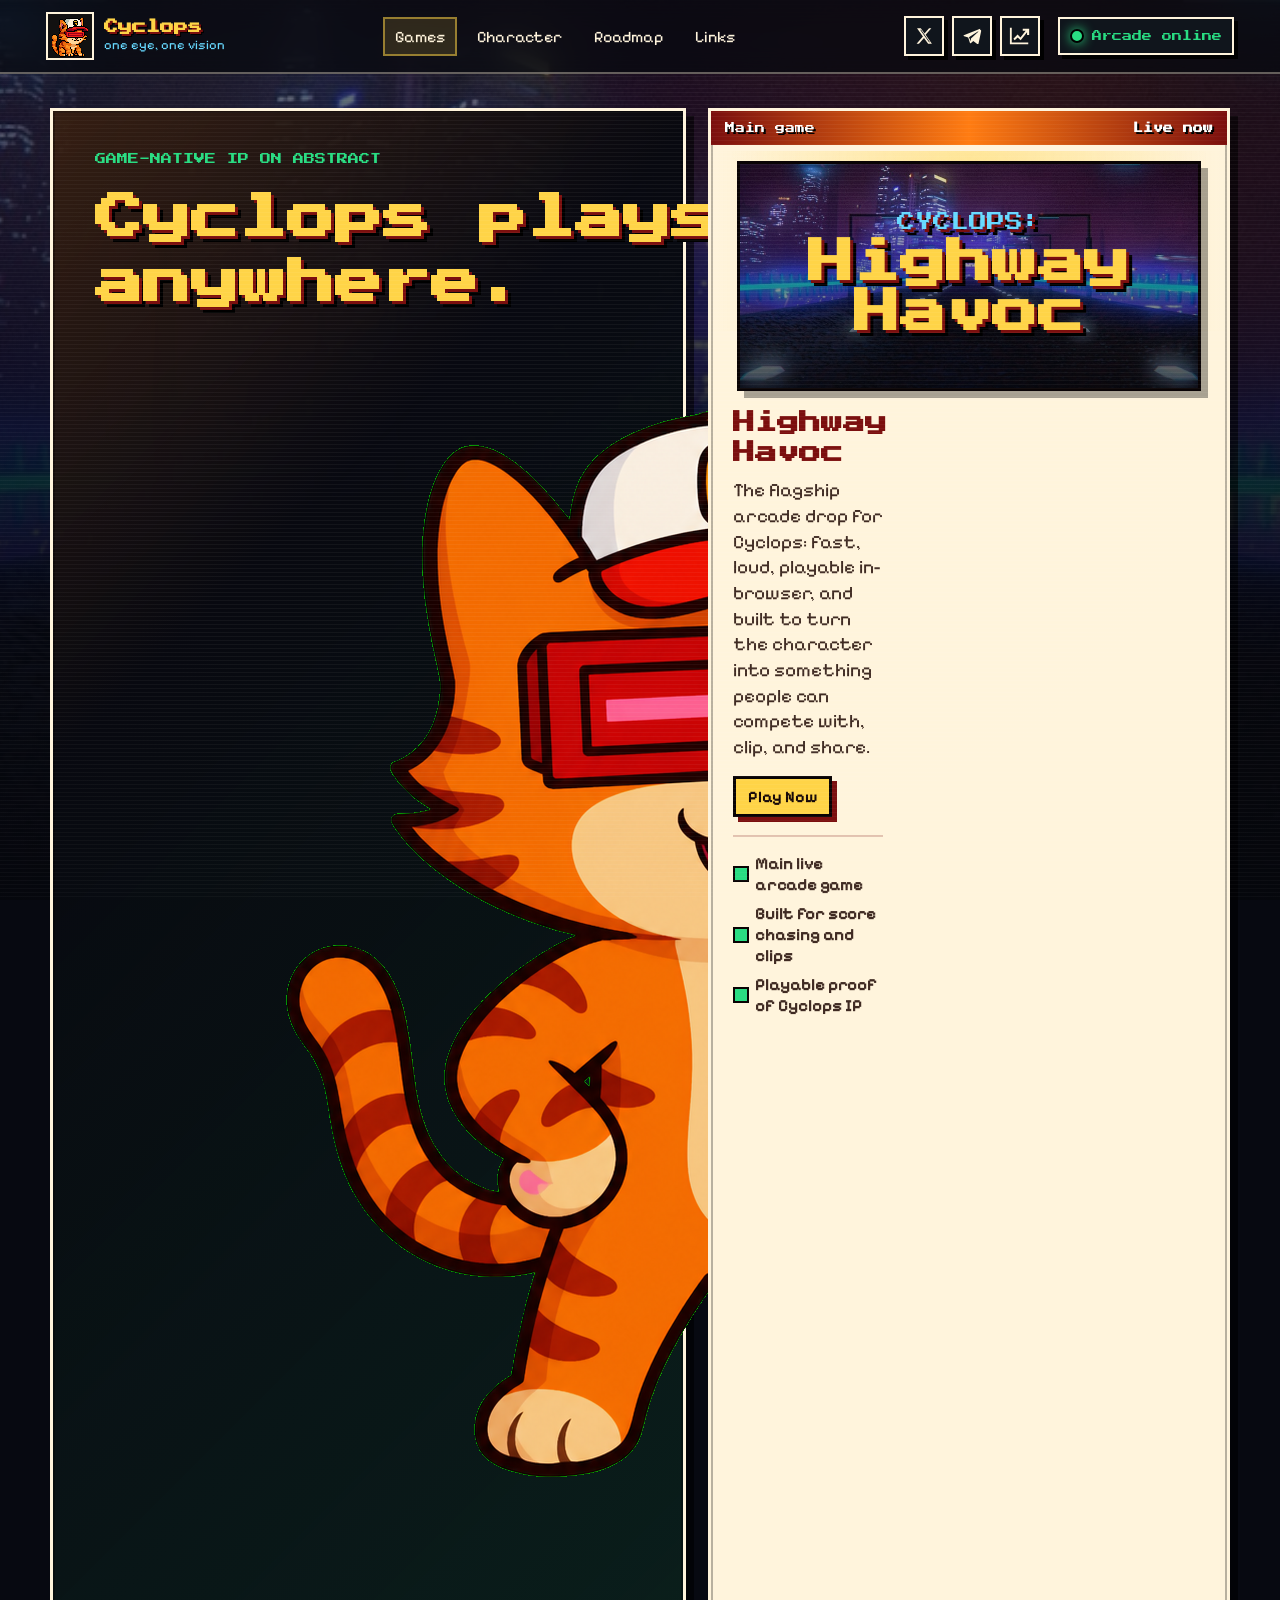
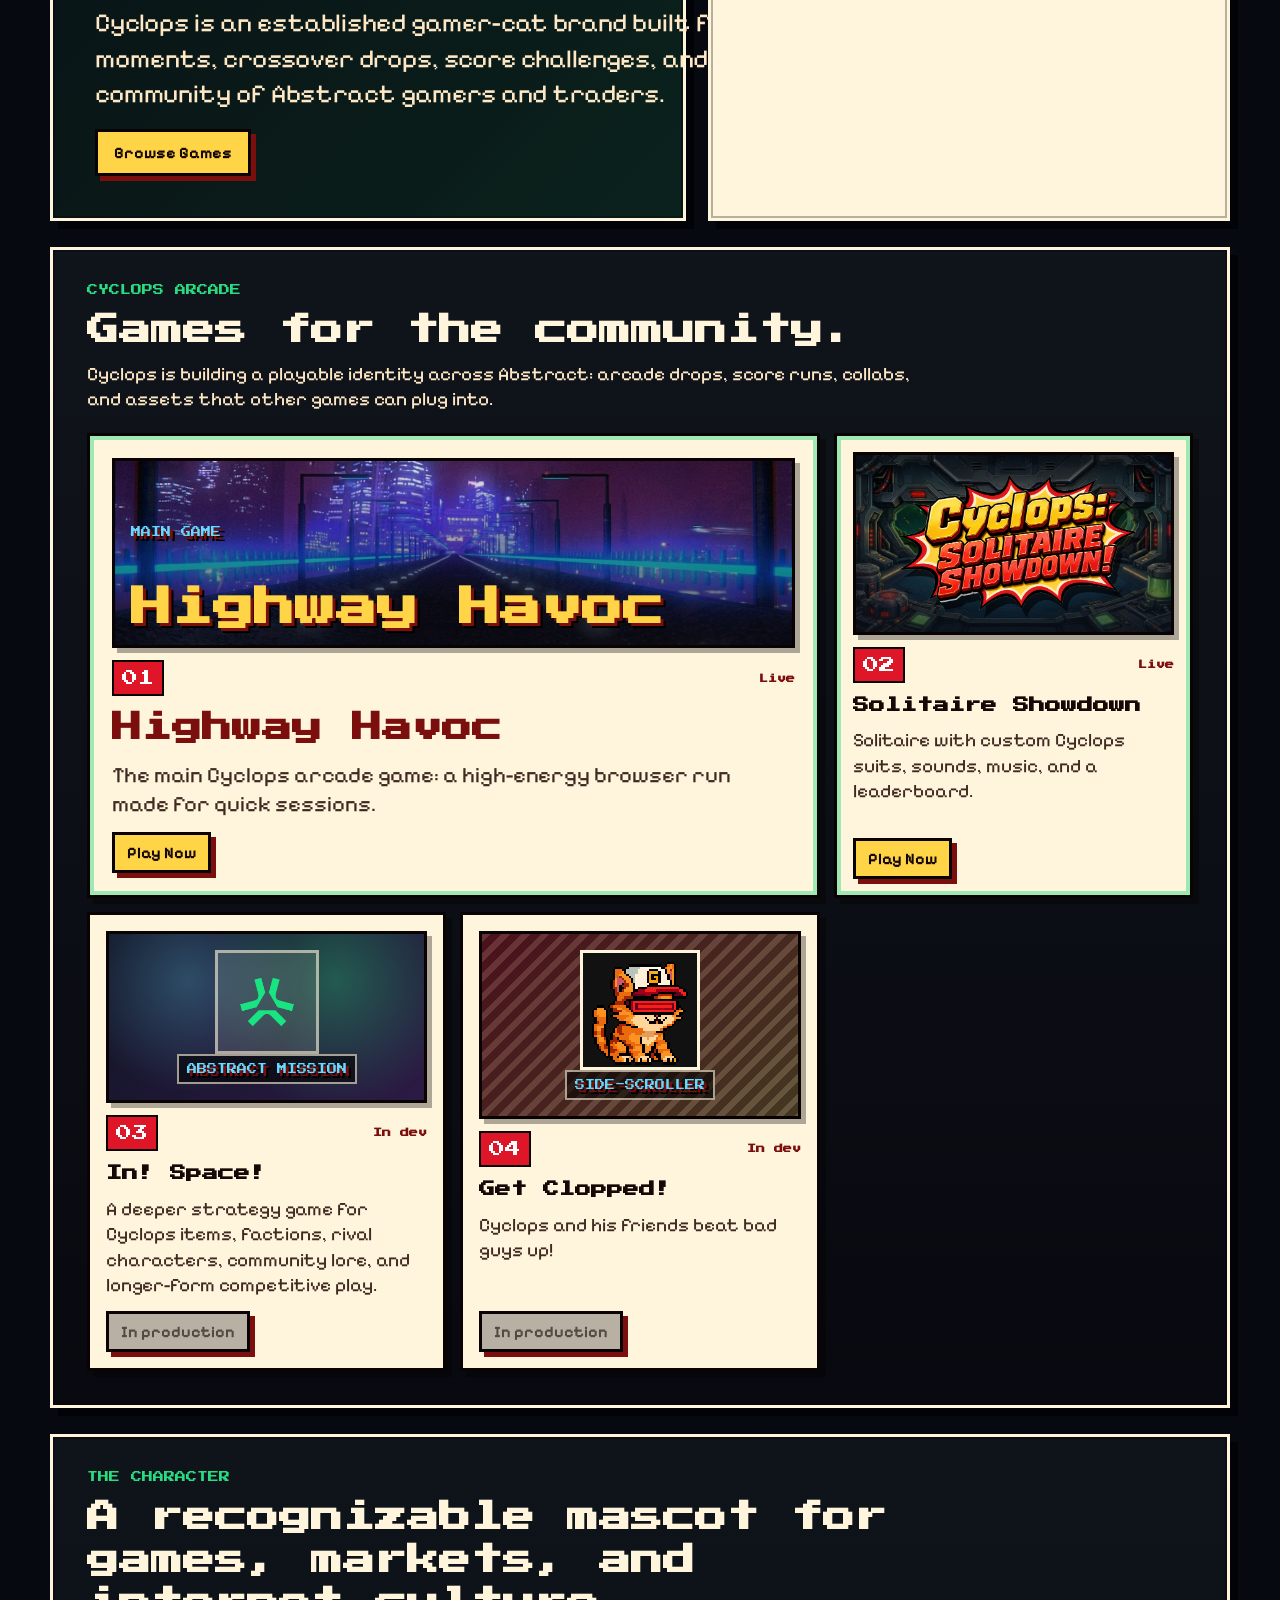
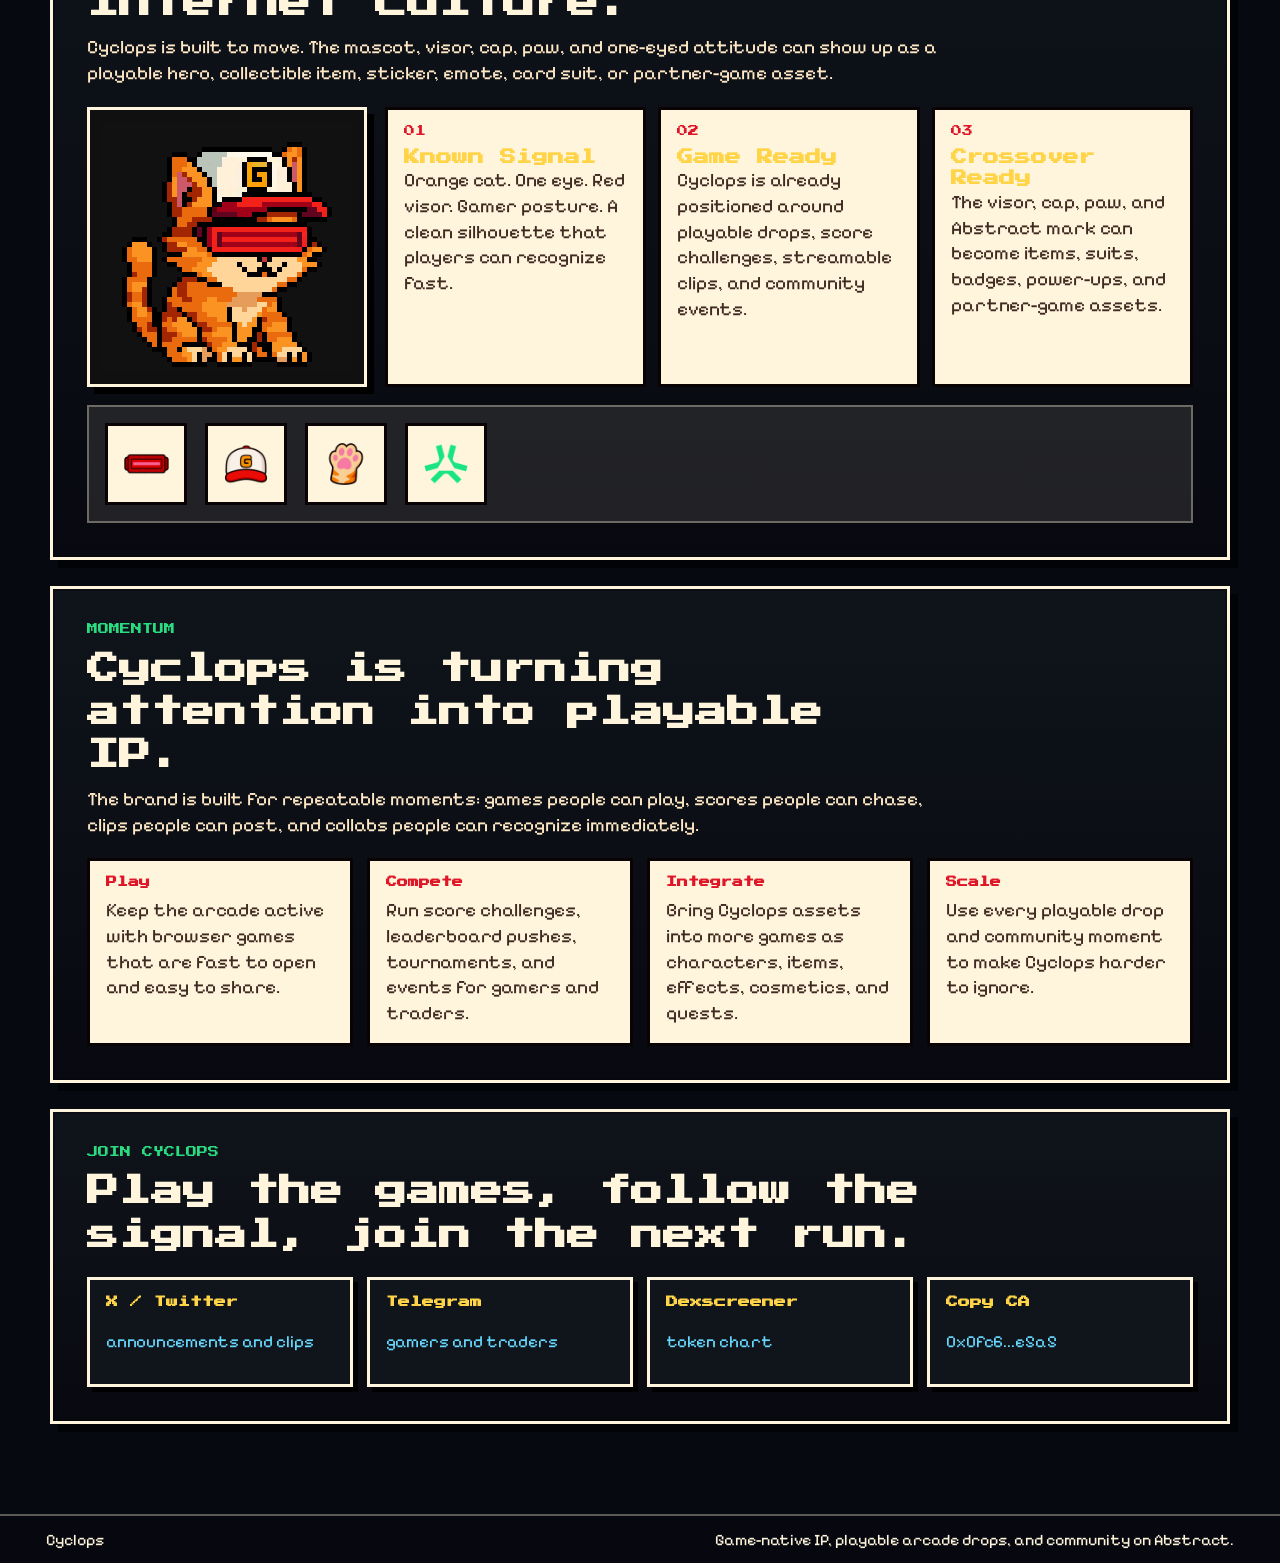
==== index.html @ 4a0876f2 "Add files via upload" ====
<!doctype html>
<html lang="en">
  <head>
    <meta charset="utf-8" />
    <meta name="viewport" content="width=device-width, initial-scale=1" />
    <meta name="theme-color" content="#0d1018" />
    <title>Cyclops | Game-Native IP on Abstract</title>
    <meta name="description" content="Cyclops is a game-native IP on Abstract, fostering a grassroots community of gamers, traders, and builders." />
    <link rel="preconnect" href="https://fonts.googleapis.com" />
    <link rel="preconnect" href="https://fonts.gstatic.com" crossorigin />
    <link href="https://fonts.googleapis.com/css2?family=Pixelify+Sans:wght@400;500;600;700&family=Press+Start+2P&display=swap" rel="stylesheet" />
    <link rel="stylesheet" href="styles.css?v=user-mascot-0524" />
  </head>
  <body>
    <div class="site-bg" aria-hidden="true"></div>
    <div class="scanline" aria-hidden="true"></div>

    <header class="topbar">
      <a class="brand" href="#home" aria-label="Cyclops home">
        <img src="assets/SitePng.png" alt="" />
        <span>
          <strong>Cyclops</strong>
          <small>one eye, one vision</small>
        </span>
      </a>

      <nav class="main-nav" aria-label="Main navigation">
        <a href="#games">Games</a>
        <a href="#character">Character</a>
        <a href="#roadmap">Roadmap</a>
        <a href="#links">Links</a>
      </nav>

      <nav class="social-nav" aria-label="Social links">
        <a href="https://x.com/CyclopsOnAbs" target="_blank" rel="noopener noreferrer" aria-label="Cyclops on X">
          <svg viewBox="0 0 24 24" aria-hidden="true">
            <path d="M4.4 3.5h4.1l4.1 5.7 4.9-5.7h2.5l-6.2 7.2 6.8 9.8h-4.1l-4.5-6.4-5.5 6.4h-2.6l6.9-8-6.4-9zM7.8 5.3l9.7 13.5h1l-9.7-13.5h-1z" />
          </svg>
        </a>
        <a href="https://t.me/Cyclops_Portal" target="_blank" rel="noopener noreferrer" aria-label="Cyclops Telegram">
          <svg viewBox="0 0 24 24" aria-hidden="true">
            <path d="M20.9 4.2 3.7 10.8c-1.2.5-1.2 1.2-.2 1.5l4.4 1.4 1.7 5.3c.2.7.4.9.8.9.4 0 .6-.2.9-.5l2.1-2 4.3 3.2c.8.4 1.3.2 1.5-.8l2.7-12.8c.3-1.2-.4-1.7-1-1.4zM8.6 13.4l9.8-6.2c.5-.3.9-.1.5.2l-8 7.2-.3 3.1-1.9-4.3z" />
          </svg>
        </a>
        <a href="https://dexscreener.com/abstract/0x0fc6e222f4e27189801909c610ae6172cb69e5a5" target="_blank" rel="noopener noreferrer" aria-label="Cyclops chart on Dexscreener">
          <svg viewBox="0 0 24 24" aria-hidden="true">
            <path d="M3 19h18v2H1V3h2v16zm3.2-2.5-1.4-1.4 4.6-4.7 3.1 3.1 5.7-7.2H15V4h7v7h-2.3V7.9l-7 8.8-3.2-3.2-3.3 3z" />
          </svg>
        </a>
      </nav>

      <div class="status-pill" aria-label="Arcade status">
        <span></span>
        Arcade online
      </div>
    </header>

    <main>
      <section id="home" class="command-deck game-first" aria-labelledby="home-title">
        <div class="deck-copy">
          <p class="eyebrow">Game-native IP on Abstract</p>
          <h1 id="home-title"><span>Cyclops</span> <span>plays</span> <span>anywhere.</span></h1>
          <img class="hero-mascot" src="assets/cyclops-solitaire/mascot/cyclops-idle.png?v=user-mascot-0524" alt="Cyclops mascot" />
          <p class="lede">Cyclops is an established gamer-cat brand built for playable moments, crossover drops, score challenges, and a community of Abstract gamers and traders.</p>

          <div class="hero-actions" aria-label="Primary actions">
            <a class="button primary" href="#games">Browse Games</a>
          </div>
        </div>

        <aside class="featured-cartridge" aria-label="Featured game">
          <div class="cartridge-header">
            <span>Main game</span>
            <strong>Live now</strong>
          </div>
          <div class="title-art highway-title" role="img" aria-label="CYCLOPS: Highway Havoc">
            <span>CYCLOPS:</span>
            <strong>Highway Havoc</strong>
          </div>
          <div class="cartridge-body highway-body">
            <div>
              <h2>Highway Havoc</h2>
              <p>The flagship arcade drop for Cyclops: fast, loud, playable in-browser, and built to turn the character into something people can compete with, clip, and share.</p>
              <div class="mini-actions">
                <button class="button small primary" type="button" data-open-player="games/highway-havoc.html" data-title="CYCLOPS: Highway Havoc">Play Now</button>
              </div>
              <ul class="feature-list" aria-label="Highway Havoc features">
                <li>Main live arcade game</li>
                <li>Built for score chasing and clips</li>
                <li>Playable proof of Cyclops IP</li>
              </ul>
            </div>
          </div>
        </aside>
      </section>

      <section id="games" class="section-block games-section" aria-labelledby="games-title">
        <div class="section-heading">
          <p class="eyebrow">Cyclops Arcade</p>
          <h2 id="games-title">Games for the community.</h2>
          <p>Cyclops is building a playable identity across Abstract: arcade drops, score runs, collabs, and assets that other games can plug into.</p>
        </div>

        <div class="game-grid">
          <article class="game-card ready featured-game game-highway">
            <div class="game-card-media" aria-hidden="true">
              <span class="media-kicker">main game</span>
              <strong>Highway Havoc</strong>
            </div>
            <div class="cart-label">
              <span>01</span>
              <strong>Live</strong>
            </div>
            <h3>Highway Havoc</h3>
            <p>The main Cyclops arcade game: a high-energy browser run made for quick sessions.</p>
            <div class="card-actions">
              <button class="button small primary" type="button" data-open-player="games/highway-havoc.html" data-title="CYCLOPS: Highway Havoc">Play Now</button>
            </div>
          </article>

          <article class="game-card ready game-solitaire">
            <div class="game-card-media" aria-hidden="true">
              <img src="assets/cyclops-solitaire/logos/CyclopsTitle-transparent.png" alt="" />
            </div>
            <div class="cart-label">
              <span>02</span>
              <strong>Live</strong>
            </div>
            <h3>Solitaire Showdown</h3>
            <p>Solitaire with custom Cyclops suits, sounds, music, and a leaderboard.</p>
            <div class="card-actions">
              <button class="button small primary" type="button" data-open-player="cyclops-solitaire/index.html?v=window-fit-0524" data-title="Cyclops: Solitaire Showdown">Play Now</button>
            </div>
          </article>

          <article class="game-card game-space">
            <div class="game-card-media" aria-hidden="true">
              <img src="assets/cyclops-solitaire/suits/polished/suit-abstract-official-green-flat.png" alt="" />
              <span>Abstract mission</span>
            </div>
            <div class="cart-label">
              <span>03</span>
              <strong>In dev</strong>
            </div>
            <h3>In! Space!</h3>
            <p>A deeper strategy game for Cyclops items, factions, rival characters, community lore, and longer-form competitive play.</p>
            <div class="card-actions">
              <button class="button small disabled" type="button">In production</button>
            </div>
          </article>

          <article class="game-card game-clopped">
            <div class="game-card-media" aria-hidden="true">
              <img src="assets/SitePng.png" alt="" />
              <span>side-scroller</span>
            </div>
            <div class="cart-label">
              <span>04</span>
              <strong>In dev</strong>
            </div>
            <h3>Get Clopped!</h3>
            <p>Cyclops and his friends beat bad guys up!</p>
            <div class="card-actions">
              <button class="button small disabled" type="button">In production</button>
            </div>
          </article>
        </div>
      </section>

      <section id="character" class="section-block split-block" aria-labelledby="character-title">
        <div class="section-heading">
          <p class="eyebrow">The character</p>
          <h2 id="character-title">A recognizable mascot for games, markets, and internet culture.</h2>
          <p>Cyclops is built to move. The mascot, visor, cap, paw, and one-eyed attitude can show up as a playable hero, collectible item, sticker, emote, card suit, or partner-game asset.</p>
        </div>

        <div class="ip-board">
          <img class="ip-mascot" src="assets/SitePng.png" alt="Pixel Cyclops wearing a red visor and cap" />
          <div class="ip-rules">
            <article>
              <span class="rule-number">01</span>
              <h3>Known Signal</h3>
              <p>Orange cat. One eye. Red visor. Gamer posture. A clean silhouette that players can recognize fast.</p>
            </article>
            <article>
              <span class="rule-number">02</span>
              <h3>Game Ready</h3>
              <p>Cyclops is already positioned around playable drops, score challenges, streamable clips, and community events.</p>
            </article>
            <article>
              <span class="rule-number">03</span>
              <h3>Crossover Ready</h3>
              <p>The visor, cap, paw, and Abstract mark can become items, suits, badges, power-ups, and partner-game assets.</p>
            </article>
          </div>
        </div>

        <div class="asset-strip" aria-label="Cyclops suit icons">
          <img src="assets/cyclops-solitaire/suits/polished/suit-visor-polished.png" alt="Cyclops visor icon" />
          <img src="assets/cyclops-solitaire/suits/polished/suit-hat-polished.png" alt="Cyclops hat icon" />
          <img src="assets/cyclops-solitaire/suits/polished/suit-paw-polished.png" alt="Cyclops paw icon" />
          <img src="assets/cyclops-solitaire/suits/polished/suit-abstract-official-green-flat.png" alt="Abstract icon" />
        </div>
      </section>

      <section id="roadmap" class="section-block" aria-labelledby="roadmap-title">
        <div class="section-heading">
          <p class="eyebrow">Momentum</p>
          <h2 id="roadmap-title">Cyclops is turning attention into playable IP.</h2>
          <p>The brand is built for repeatable moments: games people can play, scores people can chase, clips people can post, and collabs people can recognize immediately.</p>
        </div>

        <div class="lane-grid">
          <article>
            <strong>Play</strong>
            <p>Keep the arcade active with browser games that are fast to open and easy to share.</p>
          </article>
          <article>
            <strong>Compete</strong>
            <p>Run score challenges, leaderboard pushes, tournaments, and events for gamers and traders.</p>
          </article>
          <article>
            <strong>Integrate</strong>
            <p>Bring Cyclops assets into more games as characters, items, effects, cosmetics, and quests.</p>
          </article>
          <article>
            <strong>Scale</strong>
            <p>Use every playable drop and community moment to make Cyclops harder to ignore.</p>
          </article>
        </div>
      </section>

      <section id="links" class="section-block links-block" aria-labelledby="links-title">
        <div class="section-heading">
          <p class="eyebrow">Join Cyclops</p>
          <h2 id="links-title">Play the games, follow the signal, join the next run.</h2>
        </div>

        <div class="link-grid">
          <a href="https://x.com/CyclopsOnAbs" target="_blank" rel="noopener noreferrer">
            <strong>X / Twitter</strong>
            <span>announcements and clips</span>
          </a>
          <a href="https://t.me/Cyclops_Portal" target="_blank" rel="noopener noreferrer">
            <strong>Telegram</strong>
            <span>gamers and traders</span>
          </a>
          <a href="https://dexscreener.com/abstract/0x0fc6e222f4e27189801909c610ae6172cb69e5a5" target="_blank" rel="noopener noreferrer">
            <strong>Dexscreener</strong>
            <span>token chart</span>
          </a>
          <button type="button" data-copy="0x0fc6e222f4e27189801909c610ae6172cb69e5a5">
            <strong>Copy CA</strong>
            <span>0x0fc6...e5a5</span>
          </button>
        </div>
      </section>
    </main>

    <footer class="footer">
      <span>Cyclops</span>
      <span>Game-native IP, playable arcade drops, and community on Abstract.</span>
    </footer>

    <div class="player-modal" id="player-modal" hidden>
      <div class="player-window" role="dialog" aria-modal="true" aria-labelledby="player-title">
        <div class="player-titlebar">
          <strong id="player-title">Cyclops Cartridge</strong>
          <div>
            <button id="player-minimize" class="window-control" type="button" aria-label="Minimize game" title="Minimize">_</button>
            <button id="player-size-toggle" class="window-control" type="button" aria-pressed="false" aria-label="Maximize game" title="Maximize">[ ]</button>
            <button id="player-close" class="window-control" type="button" aria-label="Close game" title="Close">X</button>
          </div>
        </div>
        <iframe id="player-frame" title="Cyclops game preview" src="about:blank" loading="lazy" allowfullscreen></iframe>
      </div>
    </div>

    <button class="player-minimized-tab" id="player-restore" type="button" hidden>
      <span id="player-restore-title">Cyclops Cartridge</span>
      <strong>Resume</strong>
    </button>

    <div class="toast" id="toast" role="status" aria-live="polite"></div>

    <script src="script.js?v=window-controls-0524"></script>
  </body>
</html>
---- styles.css ----
:root {
  --bg: #070911;
  --panel: #fff4dc;
  --panel-2: #ead7b8;
  --ink: #160807;
  --ink-soft: #3f2a22;
  --line: #090304;
  --red: #df1627;
  --red-dark: #7b0f0e;
  --orange: #ff7c12;
  --gold: #ffd447;
  --green: #29dc82;
  --cyan: #67d9ff;
  --purple: #8b65ff;
  --shadow: rgba(0, 0, 0, 0.58);
  --max: 1180px;
}

* {
  box-sizing: border-box;
}

[hidden] {
  display: none !important;
}

html {
  scroll-behavior: smooth;
}

body {
  background: var(--bg);
  color: var(--panel);
  font-family: "Pixelify Sans", system-ui, sans-serif;
  margin: 0;
  min-height: 100vh;
  overflow-x: hidden;
}

body.player-open {
  overflow: hidden;
}

button,
a {
  font: inherit;
}

a {
  color: inherit;
}

.site-bg {
  background:
    linear-gradient(180deg, rgba(7, 9, 17, 0.28), rgba(7, 9, 17, 0.78) 46%, rgba(7, 9, 17, 0.96)),
    radial-gradient(circle at 18% 24%, rgba(103, 217, 255, 0.22), transparent 28rem),
    radial-gradient(circle at 82% 16%, rgba(255, 124, 18, 0.2), transparent 26rem),
    url("assets/neon-highway-bg.jfif") center / cover no-repeat;
  inset: 0;
  position: fixed;
  z-index: -3;
}

.site-bg::after {
  background: rgba(0, 0, 0, 0.28);
  content: "";
  inset: 0;
  position: absolute;
}

.scanline {
  background:
    radial-gradient(ellipse at center, transparent 52%, rgba(0, 0, 0, 0.42)),
    repeating-linear-gradient(180deg, rgba(255, 255, 255, 0.045) 0 1px, transparent 1px 4px);
  inset: 0;
  mix-blend-mode: screen;
  pointer-events: none;
  position: fixed;
  z-index: 20;
}

.topbar {
  align-items: center;
  backdrop-filter: blur(14px);
  background: rgba(8, 9, 16, 0.78);
  border-bottom: 2px solid rgba(255, 244, 220, 0.36);
  display: grid;
  gap: 18px;
  grid-template-columns: auto 1fr auto auto;
  left: 0;
  padding: 12px clamp(16px, 4vw, 46px);
  position: sticky;
  right: 0;
  top: 0;
  z-index: 30;
}

.brand {
  align-items: center;
  display: inline-flex;
  gap: 10px;
  text-decoration: none;
}

.brand img {
  background: #111;
  border: 2px solid var(--panel);
  height: 48px;
  image-rendering: pixelated;
  width: 48px;
}

.brand span {
  display: grid;
  gap: 3px;
}

.brand strong,
.status-pill,
.cart-label,
.player-titlebar {
  font-family: "Press Start 2P", monospace;
  letter-spacing: 0;
}

.brand strong {
  color: var(--gold);
  font-size: 14px;
  text-shadow: 2px 2px 0 var(--red-dark), 3px 3px 0 #000;
}

.brand small {
  color: var(--cyan);
  font-size: 13px;
}

.main-nav {
  align-items: center;
  display: flex;
  gap: 8px;
  justify-content: center;
}

.main-nav a,
.button,
.link-grid a,
.link-grid button {
  text-decoration: none;
}

.main-nav a {
  border: 2px solid transparent;
  color: var(--panel);
  padding: 8px 10px;
}

.main-nav a:hover,
.main-nav a.active {
  background: rgba(255, 212, 71, 0.14);
  border-color: rgba(255, 212, 71, 0.5);
}

.social-nav {
  align-items: center;
  display: flex;
  gap: 8px;
  justify-content: end;
}

.social-nav a {
  align-items: center;
  background: #10151c;
  border: 2px solid var(--panel);
  box-shadow: 4px 4px 0 #000;
  color: var(--panel);
  display: inline-flex;
  height: 40px;
  justify-content: center;
  text-decoration: none;
  width: 40px;
}

.social-nav a:hover {
  background: var(--gold);
  color: var(--ink);
  transform: translate(1px, 1px);
}

.social-nav svg {
  display: block;
  fill: currentColor;
  height: 22px;
  width: 22px;
}

.status-pill {
  align-items: center;
  background: #10151c;
  border: 2px solid var(--panel);
  box-shadow: 4px 4px 0 #000;
  color: var(--green);
  display: inline-flex;
  font-size: 10px;
  gap: 8px;
  padding: 10px;
  white-space: nowrap;
}

.status-pill span {
  background: var(--green);
  border: 2px solid #000;
  border-radius: 50%;
  box-shadow: 0 0 12px var(--green);
  height: 14px;
  width: 14px;
}

main {
  margin: 0 auto;
  max-width: calc(var(--max) + 64px);
  padding: clamp(18px, 4vw, 34px) clamp(14px, 4vw, 32px) 64px;
}

.command-deck {
  align-items: stretch;
  display: grid;
  gap: 22px;
  grid-template-columns: minmax(0, 1fr) minmax(390px, 0.82fr);
  min-height: 0;
}

.deck-copy,
.featured-cartridge,
.section-block {
  border: 3px solid var(--panel);
  box-shadow: 8px 8px 0 var(--shadow), inset 0 0 0 2px rgba(0, 0, 0, 0.28);
  min-width: 0;
}

.deck-copy {
  align-content: center;
  background:
    linear-gradient(135deg, rgba(255, 124, 18, 0.18), rgba(8, 9, 16, 0.88) 28%, rgba(41, 220, 130, 0.12)),
    rgba(8, 9, 16, 0.86);
  display: grid;
  gap: 18px;
  min-height: 620px;
  padding: clamp(22px, 4vw, 42px);
}

.eyebrow {
  color: var(--green);
  font-family: "Press Start 2P", monospace;
  font-size: 11px;
  margin: 0;
  text-transform: uppercase;
}

h1,
h2,
h3 {
  font-family: "Press Start 2P", monospace;
  letter-spacing: 0;
  line-height: 1.35;
  margin: 0;
}

h1 {
  color: var(--gold);
  font-size: clamp(30px, 3.8vw, 48px);
  max-width: 780px;
  overflow-wrap: break-word;
  text-shadow: 3px 3px 0 var(--red-dark), 6px 6px 0 #000;
}

h1 span {
  display: inline;
}

h2 {
  color: var(--panel);
  font-size: clamp(18px, 2.6vw, 32px);
}

h3 {
  color: var(--gold);
  font-size: 16px;
}

p {
  font-size: 19px;
  line-height: 1.35;
  margin: 0;
}

.lede {
  color: #ffe8c5;
  font-size: clamp(20px, 2.2vw, 26px);
  max-width: 760px;
}

.hero-actions,
.mini-actions,
.card-actions {
  display: flex;
  flex-wrap: wrap;
  gap: 10px;
}

.button {
  align-items: center;
  background: var(--panel);
  border: 3px solid var(--line);
  box-shadow: 5px 5px 0 var(--red-dark);
  color: var(--ink);
  cursor: pointer;
  display: inline-flex;
  font-weight: 700;
  justify-content: center;
  min-height: 46px;
  padding: 11px 16px;
  text-align: center;
  white-space: normal;
}

.button:hover {
  transform: translate(1px, 1px);
}

.button.primary {
  background: var(--gold);
}

.button.alt {
  background: #d4f7ff;
}

.button.small {
  min-height: 38px;
  padding: 8px 12px;
}

.button.disabled {
  background: #b9b0a4;
  color: #554941;
  cursor: default;
}

.button.disabled:hover {
  transform: none;
}

.signal-grid {
  display: grid;
  gap: 10px;
  grid-template-columns: repeat(3, minmax(0, 1fr));
  margin: 10px 0 0;
}

.signal-grid div {
  background: rgba(255, 244, 220, 0.1);
  border: 2px solid rgba(255, 244, 220, 0.34);
  padding: 12px;
}

.signal-grid dt {
  color: var(--cyan);
  font-size: 14px;
  margin-bottom: 4px;
}

.signal-grid dd {
  color: var(--panel);
  font-size: 18px;
  font-weight: 700;
  margin: 0;
}

.featured-cartridge {
  background: var(--panel);
  color: var(--ink);
  display: grid;
  grid-template-rows: auto auto auto;
  align-content: start;
  overflow: hidden;
  position: relative;
}

.featured-cartridge::before {
  background:
    linear-gradient(90deg, transparent, rgba(255, 212, 71, 0.22), transparent),
    radial-gradient(circle at 50% 18%, rgba(255, 212, 71, 0.34), transparent 15rem);
  content: "";
  height: 180px;
  left: 0;
  pointer-events: none;
  position: absolute;
  right: 0;
  top: 40px;
}

.cartridge-header,
.player-titlebar {
  align-items: center;
  background: linear-gradient(90deg, var(--red-dark), var(--orange), var(--red-dark));
  color: #fff;
  display: flex;
  justify-content: space-between;
  padding: 12px 14px;
  text-shadow: 2px 2px 0 #000;
}

.cartridge-header span,
.cartridge-header strong {
  font-family: "Press Start 2P", monospace;
  font-size: 10px;
}

.title-art {
  display: block;
  margin: 16px auto 0;
  max-height: 250px;
  max-width: min(90%, 500px);
  object-fit: contain;
  position: relative;
  width: 100%;
  z-index: 1;
}

.highway-title {
  background:
    linear-gradient(180deg, rgba(8, 9, 16, 0.1), rgba(8, 9, 16, 0.72)),
    url("assets/neon-highway-bg.jfif") center / cover no-repeat;
  border: 3px solid var(--line);
  box-shadow: 7px 7px 0 rgba(0, 0, 0, 0.34);
  color: var(--gold);
  display: grid;
  gap: 8px;
  min-height: 230px;
  padding: 22px;
  place-content: center;
  text-align: center;
  text-shadow: 3px 3px 0 var(--red-dark), 6px 6px 0 #000;
}

.featured-cartridge .highway-title {
  margin-bottom: 18px;
}

.highway-title span,
.highway-title strong {
  display: block;
  font-family: "Press Start 2P", monospace;
  letter-spacing: 0;
}

.highway-title span {
  color: var(--cyan);
  font-size: clamp(14px, 1.8vw, 18px);
}

.highway-title strong {
  font-size: clamp(26px, 4.2vw, 46px);
  line-height: 1.08;
}

.cartridge-body {
  align-items: start;
  display: grid;
  gap: 18px;
  grid-template-columns: 150px 1fr;
  padding: 0 22px 24px;
  position: relative;
  z-index: 1;
}

.mascot {
  align-self: start;
  image-rendering: pixelated;
  width: 150px;
}

.cartridge-body h2 {
  color: var(--red-dark);
  font-size: 22px;
  margin-bottom: 10px;
}

.cartridge-body p,
.game-card p,
.ip-rules p,
.lane-grid p {
  color: var(--ink-soft);
}

.mini-actions {
  margin-top: 16px;
}

.feature-list {
  border-top: 2px solid rgba(123, 15, 14, 0.22);
  color: var(--ink-soft);
  display: grid;
  gap: 8px;
  font-size: 17px;
  font-weight: 700;
  list-style: none;
  margin: 18px 0 0;
  padding: 16px 0 0;
}

.feature-list li {
  align-items: center;
  display: grid;
  gap: 8px;
  grid-template-columns: 14px 1fr;
}

.feature-list li::before {
  background: var(--green);
  border: 2px solid var(--line);
  content: "";
  display: block;
  height: 12px;
  width: 12px;
}

.section-block {
  background:
    linear-gradient(180deg, rgba(16, 21, 28, 0.92), rgba(8, 9, 16, 0.92)),
    rgba(8, 9, 16, 0.9);
  margin-top: 26px;
  padding: clamp(18px, 4vw, 34px);
}

.section-heading {
  display: grid;
  gap: 10px;
  margin-bottom: 20px;
  max-width: 860px;
}

.section-heading p:last-child {
  color: #ffe8c5;
}

.game-grid {
  display: grid;
  gap: 14px;
  grid-template-columns: repeat(3, minmax(0, 1fr));
}

.game-card {
  background: var(--panel);
  border: 3px solid var(--line);
  box-shadow: 6px 6px 0 rgba(0, 0, 0, 0.36);
  color: var(--ink);
  display: grid;
  gap: 12px;
  grid-template-rows: auto auto auto 1fr auto;
  min-height: 368px;
  min-width: 0;
  padding: 16px;
  position: relative;
  overflow: hidden;
}

.game-card.ready {
  box-shadow: 6px 6px 0 rgba(0, 0, 0, 0.36), inset 0 0 0 4px rgba(41, 220, 130, 0.45);
}

.game-card.featured-game {
  grid-column: span 2;
  min-height: 390px;
  padding: 22px;
}

.game-card::after {
  background:
    linear-gradient(90deg, transparent, rgba(255, 255, 255, .18), transparent);
  content: "";
  height: 100%;
  left: -65%;
  pointer-events: none;
  position: absolute;
  top: 0;
  transform: skewX(-18deg);
  width: 38%;
}

.game-card:hover::after {
  left: 118%;
  transition: left 420ms ease;
}

.game-card-media {
  align-items: end;
  background:
    linear-gradient(180deg, rgba(8, 9, 16, .04), rgba(8, 9, 16, .78)),
    #141821;
  border: 3px solid var(--line);
  box-shadow: 5px 5px 0 rgba(0, 0, 0, .32);
  color: var(--panel);
  display: grid;
  min-height: 160px;
  overflow: hidden;
  padding: 16px;
  position: relative;
}

.featured-game .game-card-media {
  min-height: 190px;
}

.game-card-media > * {
  position: relative;
  z-index: 1;
}

.game-card-media strong,
.game-card-media span {
  font-family: "Press Start 2P", monospace;
  letter-spacing: 0;
  text-shadow: 3px 3px 0 var(--red-dark), 5px 5px 0 #000;
}

.game-card-media strong {
  color: var(--gold);
  font-size: clamp(24px, 3.2vw, 48px);
  line-height: 1.03;
}

.game-card-media span {
  color: var(--cyan);
  font-size: 10px;
  text-transform: uppercase;
}

.game-highway .game-card-media {
  background:
    linear-gradient(180deg, rgba(9, 10, 18, .08), rgba(9, 10, 18, .72)),
    url("assets/neon-highway-bg.jfif") center / cover no-repeat;
}

.game-solitaire .game-card-media {
  align-items: center;
  background:
    linear-gradient(180deg, rgba(10, 16, 24, .12), rgba(10, 16, 24, .72)),
    url("assets/cyclops-solitaire/backgrounds/showdown-card-bay.png") center / cover no-repeat;
  justify-items: center;
}

.game-solitaire .game-card-media img {
  filter: drop-shadow(5px 7px 0 rgba(0, 0, 0, .62));
  max-height: 150px;
  max-width: min(92%, 360px);
  object-fit: contain;
  width: 100%;
}

.game-space .game-card-media {
  align-items: center;
  background:
    radial-gradient(circle at 72% 28%, rgba(41, 220, 130, .34), transparent 8rem),
    radial-gradient(circle at 25% 28%, rgba(103, 217, 255, .28), transparent 7rem),
    linear-gradient(135deg, rgba(12, 16, 33, .98), rgba(35, 17, 62, .96));
  justify-items: center;
}

.game-clopped .game-card-media {
  align-items: center;
  background:
    linear-gradient(135deg, rgba(223, 22, 39, .26), rgba(255, 212, 71, .2)),
    repeating-linear-gradient(135deg, rgba(255, 244, 220, .18) 0 6px, transparent 6px 14px),
    #151018;
  justify-items: center;
}

.game-space .game-card-media img {
  background: rgba(255, 244, 220, .12);
  border: 3px solid rgba(255, 244, 220, .58);
  max-width: 104px;
  padding: 14px;
  width: 38%;
}

.game-clopped .game-card-media img {
  background: #101010;
  border: 3px solid var(--panel);
  image-rendering: pixelated;
  max-width: 120px;
  width: 46%;
}

.game-space .game-card-media span,
.game-clopped .game-card-media span {
  align-self: end;
  background: rgba(0, 0, 0, .56);
  border: 2px solid rgba(255, 244, 220, .62);
  padding: 8px;
}

.game-card.featured-game h3 {
  color: var(--red-dark);
  font-size: clamp(20px, 2.4vw, 30px);
}

.game-card.featured-game p {
  font-size: 22px;
  max-width: 640px;
}

.cart-label {
  align-items: center;
  display: flex;
  justify-content: space-between;
}

.cart-label span {
  background: var(--red);
  border: 2px solid var(--line);
  color: #fff;
  padding: 8px;
}

.cart-label strong {
  color: var(--red-dark);
  font-size: 9px;
}

.game-card h3 {
  color: var(--ink);
}

.card-actions {
  align-self: end;
}

.ip-board {
  align-items: stretch;
  display: grid;
  gap: 18px;
  grid-template-columns: 280px 1fr;
}

.ip-mascot {
  align-self: center;
  background: #101010;
  border: 3px solid var(--panel);
  box-shadow: 7px 7px 0 #000;
  image-rendering: pixelated;
  justify-self: center;
  max-width: 280px;
  padding: 12px;
  width: 100%;
}

.ip-rules {
  display: grid;
  gap: 12px;
  grid-template-columns: repeat(3, minmax(0, 1fr));
}

.ip-rules article,
.lane-grid article {
  background: var(--panel);
  border: 3px solid var(--line);
  color: var(--ink);
  padding: 16px;
}

.rule-number,
.lane-grid strong {
  color: var(--red);
  display: block;
  font-family: "Press Start 2P", monospace;
  font-size: 11px;
  margin-bottom: 10px;
}

.asset-strip {
  align-items: center;
  background: rgba(255, 244, 220, 0.1);
  border: 2px solid rgba(255, 244, 220, 0.34);
  display: flex;
  flex-wrap: wrap;
  gap: 18px;
  margin-top: 18px;
  padding: 16px;
}

.asset-strip img {
  background: var(--panel);
  border: 3px solid var(--line);
  height: 82px;
  object-fit: contain;
  padding: 10px;
  width: 82px;
}

.lane-grid,
.link-grid {
  display: grid;
  gap: 14px;
  grid-template-columns: repeat(4, minmax(0, 1fr));
}

.links-block {
  margin-bottom: 26px;
}

.link-grid a,
.link-grid button {
  background: #10151c;
  border: 3px solid var(--panel);
  box-shadow: 5px 5px 0 #000;
  color: var(--panel);
  cursor: pointer;
  display: grid;
  gap: 8px;
  min-height: 110px;
  padding: 16px;
  text-align: left;
}

.link-grid strong {
  color: var(--gold);
  font-family: "Press Start 2P", monospace;
  font-size: 12px;
}

.link-grid span {
  color: var(--cyan);
  font-size: 17px;
}

.footer {
  align-items: center;
  background: rgba(8, 9, 16, 0.92);
  border-top: 2px solid rgba(255, 244, 220, 0.34);
  color: var(--panel);
  display: flex;
  gap: 14px;
  justify-content: space-between;
  padding: 14px clamp(16px, 4vw, 46px);
}

.player-modal {
  align-items: center;
  background: rgba(0, 0, 0, 0.72);
  display: flex;
  inset: 0;
  justify-content: center;
  padding: 16px;
  position: fixed;
  z-index: 80;
}

.player-window {
  background: #b9b0a4;
  border: 3px solid var(--panel);
  box-shadow: 12px 12px 0 var(--shadow);
  height: min(840px, calc(100vh - 32px));
  overflow: hidden;
  width: min(1240px, calc(100vw - 32px));
}

.player-titlebar {
  min-height: 44px;
}

.player-titlebar strong {
  font-size: 12px;
}

.player-titlebar div {
  align-items: center;
  display: flex;
  gap: 10px;
}

.player-titlebar a,
.player-titlebar button {
  background: var(--panel);
  border: 2px solid #000;
  color: var(--ink);
  cursor: pointer;
  padding: 6px 8px;
  text-decoration: none;
}

.player-window iframe {
  border: 0;
  display: block;
  height: calc(100% - 44px);
  width: 100%;
}

.player-modal.player-expanded {
  padding: 0;
}

.player-modal.player-expanded .player-window {
  border-width: 0;
  box-shadow: none;
  height: 100vh;
  height: 100dvh;
  width: 100vw;
}

.player-modal.player-expanded .player-window iframe {
  height: calc(100% - 44px);
}

.toast {
  background: #10151c;
  border: 3px solid var(--gold);
  bottom: 18px;
  box-shadow: 5px 5px 0 #000;
  color: var(--panel);
  opacity: 0;
  padding: 12px 14px;
  pointer-events: none;
  position: fixed;
  right: 18px;
  transform: translateY(10px);
  transition: opacity 160ms ease, transform 160ms ease;
  z-index: 90;
}

.toast.show {
  opacity: 1;
  transform: translateY(0);
}

@media (max-width: 1060px) {
  .command-deck,
  .ip-board {
    grid-template-columns: 1fr;
  }

  .game-grid,
  .lane-grid,
  .link-grid {
    grid-template-columns: repeat(2, minmax(0, 1fr));
  }

  .game-card.featured-game {
    grid-column: span 2;
  }

  .ip-rules {
    grid-template-columns: 1fr;
  }
}

@media (max-width: 760px) {
  .topbar {
    grid-template-columns: 1fr;
    position: relative;
  }

  .main-nav {
    justify-content: start;
    overflow-x: auto;
    padding-bottom: 4px;
  }

  .social-nav {
    justify-content: start;
    overflow-x: auto;
    padding-bottom: 4px;
    width: 100%;
  }

  .status-pill {
    justify-content: center;
    width: 100%;
  }

  main {
    padding-top: 14px;
  }

  .command-deck {
    min-height: 0;
  }

  .deck-copy {
    min-height: 0;
  }

  .signal-grid,
  .game-grid,
  .lane-grid,
  .link-grid {
    grid-template-columns: 1fr;
  }

  .game-card.featured-game {
    grid-column: auto;
  }

  .cartridge-body {
    grid-template-columns: 1fr;
  }

  .mascot {
    justify-self: center;
    width: min(190px, 70vw);
  }

  .title-art {
    margin-top: 10px;
  }

  .asset-strip {
    justify-content: center;
  }

  .footer {
    align-items: start;
    flex-direction: column;
  }

  .player-modal {
    padding: 6px;
  }

  .player-window {
    height: calc(100vh - 12px);
    height: calc(100dvh - 12px);
    width: calc(100vw - 12px);
  }

  .player-titlebar {
    align-items: stretch;
    flex-direction: column;
    gap: 8px;
  }

  .player-window iframe {
    height: calc(100% - 80px);
  }

  .player-modal.player-expanded .player-window iframe {
    height: calc(100% - 80px);
  }
}

@media (max-width: 520px) {
  main {
    padding-left: 8px;
    padding-right: 8px;
  }

  .deck-copy,
  .featured-cartridge,
  .section-block {
    max-width: 358px;
    width: 100%;
  }

  h1 span {
    display: block;
  }

  .hero-actions,
  .mini-actions,
  .card-actions {
    display: grid;
  }
}

@media (max-width: 460px) {
  .brand strong {
    font-size: 12px;
  }

  h1 {
    font-size: 24px;
  }

  h2 {
    font-size: 18px;
  }

  .deck-copy,
  .featured-cartridge,
  .section-block {
    border-width: 2px;
    box-shadow: 5px 5px 0 var(--shadow);
  }

  .button {
    width: 100%;
  }
}
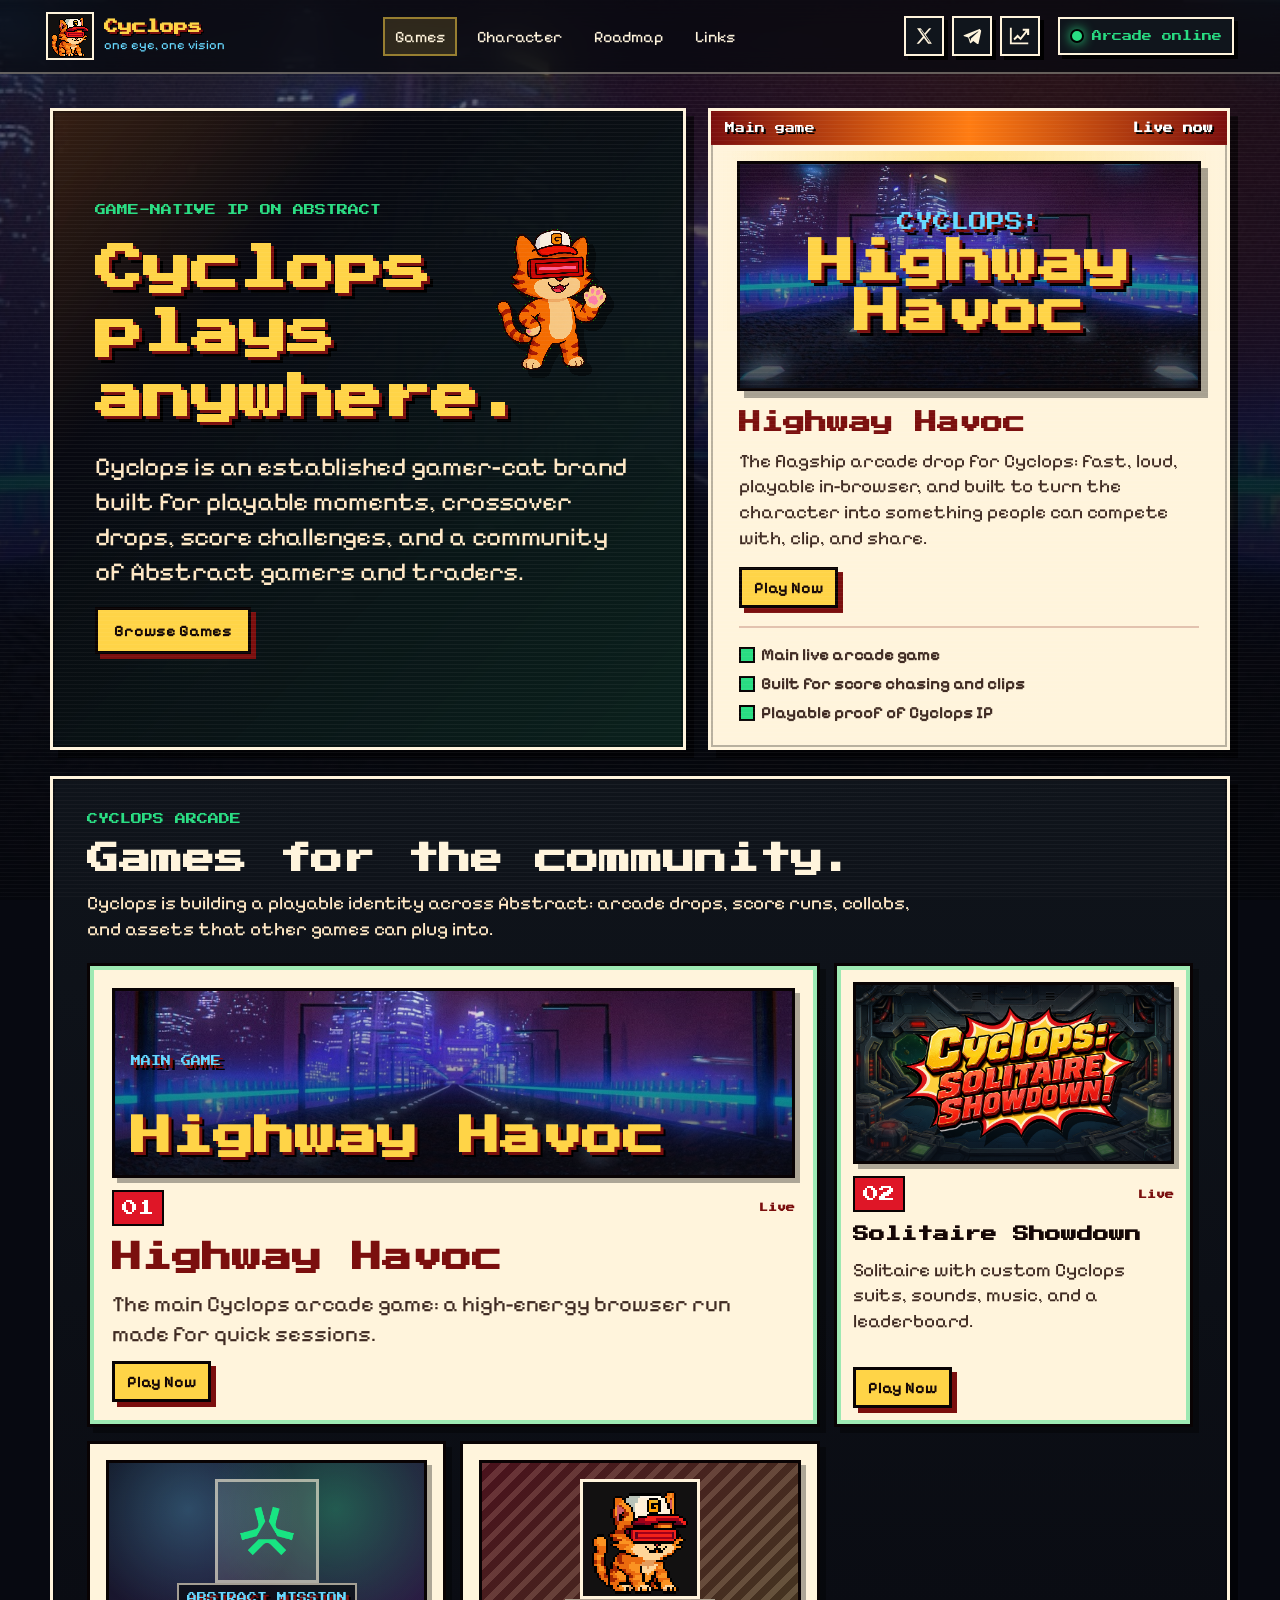
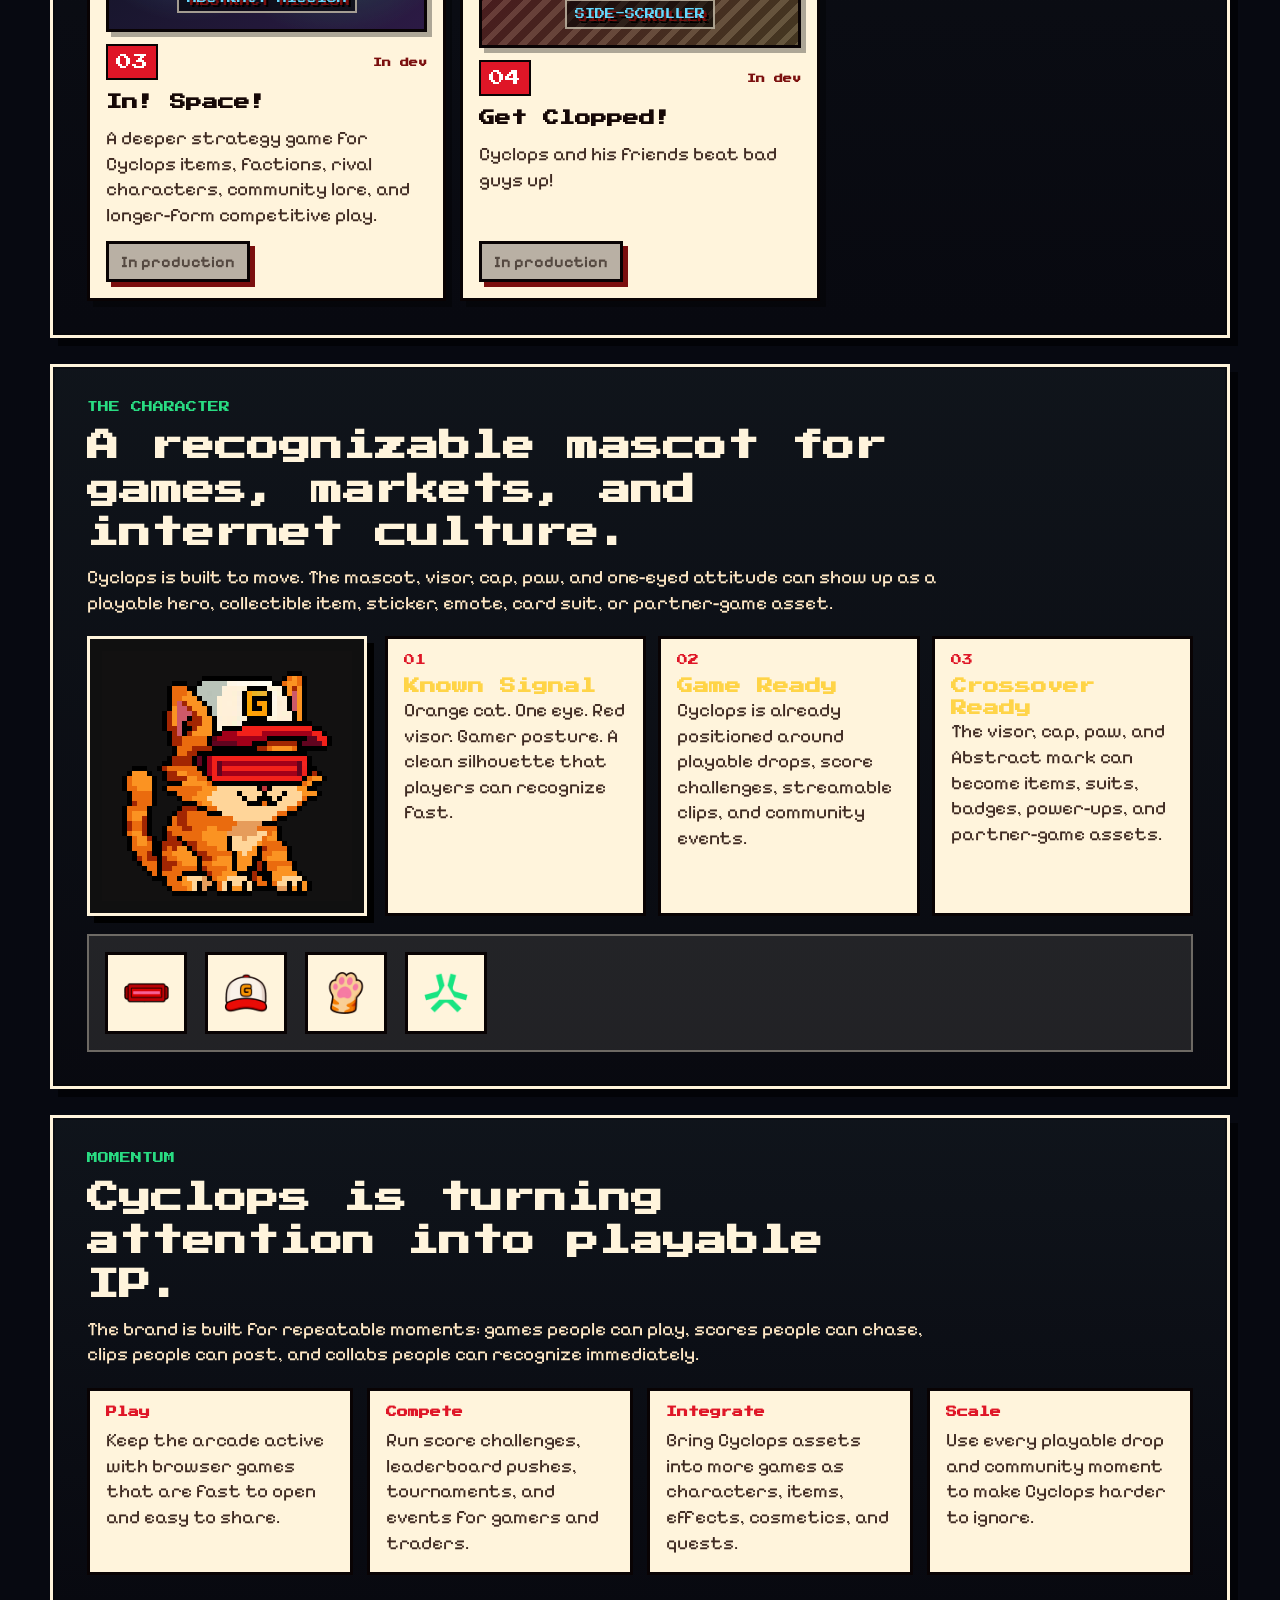
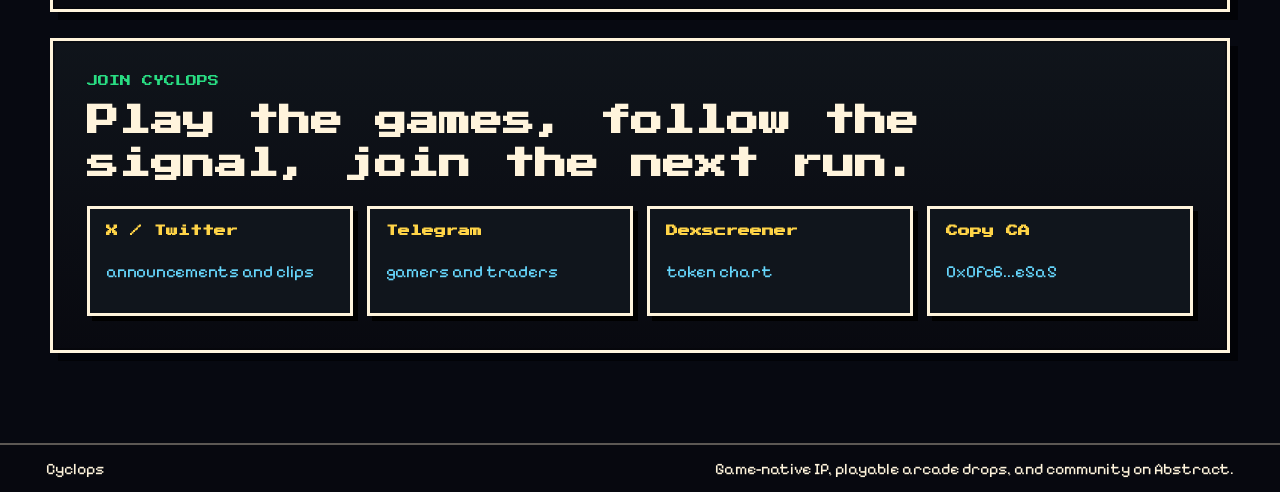
==== commit fe306955: "Add files via upload" ====
--- a/index.html
+++ b/index.html
@@ -9,7 +9,7 @@
     <link rel="preconnect" href="https://fonts.googleapis.com" />
     <link rel="preconnect" href="https://fonts.gstatic.com" crossorigin />
     <link href="https://fonts.googleapis.com/css2?family=Pixelify+Sans:wght@400;500;600;700&family=Press+Start+2P&display=swap" rel="stylesheet" />
-    <link rel="stylesheet" href="styles.css?v=user-mascot-0524" />
+    <link rel="stylesheet" href="styles.css?v=hero-size-0524" />
   </head>
   <body>
     <div class="site-bg" aria-hidden="true"></div>
@@ -60,7 +60,7 @@
         <div class="deck-copy">
           <p class="eyebrow">Game-native IP on Abstract</p>
           <h1 id="home-title"><span>Cyclops</span> <span>plays</span> <span>anywhere.</span></h1>
-          <img class="hero-mascot" src="assets/cyclops-solitaire/mascot/cyclops-idle.png?v=user-mascot-0524" alt="Cyclops mascot" />
+          <img class="hero-mascot" src="assets/cyclops-solitaire/mascot/cyclops-idle.png?v=user-mascot-0524" width="166" height="166" alt="Cyclops mascot" />
           <p class="lede">Cyclops is an established gamer-cat brand built for playable moments, crossover drops, score challenges, and a community of Abstract gamers and traders.</p>
 
           <div class="hero-actions" aria-label="Primary actions">
--- a/styles.css
+++ b/styles.css
@@ -246,6 +246,27 @@
   gap: 18px;
   min-height: 620px;
   padding: clamp(22px, 4vw, 42px);
+  position: relative;
+  overflow: hidden;
+}
+
+.deck-copy > :not(.hero-mascot) {
+  position: relative;
+  z-index: 1;
+}
+
+.hero-mascot {
+  filter: drop-shadow(7px 8px 0 rgba(0, 0, 0, 0.42));
+  height: auto;
+  image-rendering: pixelated;
+  max-width: 166px;
+  object-fit: contain;
+  pointer-events: none;
+  position: absolute;
+  right: clamp(20px, 3.6vw, 46px);
+  top: clamp(68px, 8.4vw, 112px);
+  width: clamp(118px, 13vw, 166px);
+  z-index: 0;
 }
 
 .eyebrow {
@@ -474,6 +495,12 @@
   z-index: 1;
 }
 
+.highway-body {
+  grid-template-columns: 1fr;
+  padding-left: 28px;
+  padding-right: 28px;
+}
+
 .mascot {
   align-self: start;
   image-rendering: pixelated;
@@ -860,12 +887,16 @@
   background: #b9b0a4;
   border: 3px solid var(--panel);
   box-shadow: 12px 12px 0 var(--shadow);
-  height: min(840px, calc(100vh - 32px));
+  height: min(860px, calc(100vh - 32px));
+  height: min(860px, calc(100dvh - 32px));
   overflow: hidden;
-  width: min(1240px, calc(100vw - 32px));
+  width: min(1260px, calc(100vw - 32px));
 }
 
 .player-titlebar {
+  align-items: center;
+  display: flex;
+  justify-content: space-between;
   min-height: 44px;
 }
 
@@ -876,7 +907,7 @@
 .player-titlebar div {
   align-items: center;
   display: flex;
-  gap: 10px;
+  gap: 8px;
 }
 
 .player-titlebar a,
@@ -885,8 +916,22 @@
   border: 2px solid #000;
   color: var(--ink);
   cursor: pointer;
-  padding: 6px 8px;
+  font-size: 18px;
+  line-height: 1;
+  min-height: 32px;
+  min-width: 34px;
+  padding: 4px 8px;
   text-decoration: none;
+}
+
+.player-titlebar .window-control {
+  align-items: center;
+  display: inline-flex;
+  justify-content: center;
+}
+
+#player-size-toggle {
+  min-width: 56px;
 }
 
 .player-window iframe {
@@ -910,6 +955,35 @@
 
 .player-modal.player-expanded .player-window iframe {
   height: calc(100% - 44px);
+}
+
+.player-minimized-tab {
+  align-items: center;
+  background: #10151c;
+  border: 3px solid var(--gold);
+  bottom: 18px;
+  box-shadow: 5px 5px 0 #000;
+  color: var(--panel);
+  cursor: pointer;
+  display: flex;
+  gap: 12px;
+  max-width: min(360px, calc(100vw - 36px));
+  padding: 10px 12px;
+  position: fixed;
+  right: 18px;
+  text-align: left;
+  z-index: 86;
+}
+
+.player-minimized-tab span {
+  overflow: hidden;
+  text-overflow: ellipsis;
+  white-space: nowrap;
+}
+
+.player-minimized-tab strong {
+  color: var(--gold);
+  flex: 0 0 auto;
 }
 
 .toast {
@@ -987,7 +1061,39 @@
   }
 
   .deck-copy {
+    grid-template-columns: 1fr;
     min-height: 0;
+  }
+
+  .deck-copy .eyebrow,
+  .deck-copy .lede,
+  .deck-copy .hero-actions {
+    grid-column: auto;
+  }
+
+  .deck-copy h1 {
+    max-width: none;
+    order: 2;
+  }
+
+  .deck-copy .eyebrow {
+    order: 1;
+  }
+
+  .deck-copy .lede {
+    order: 3;
+  }
+
+  .deck-copy .hero-actions {
+    order: 5;
+  }
+
+  .hero-mascot {
+    justify-self: center;
+    margin: -4px 0 -2px;
+    order: 4;
+    position: static;
+    width: min(126px, 34vw);
   }
 
   .signal-grid,
@@ -1034,17 +1140,17 @@
   }
 
   .player-titlebar {
-    align-items: stretch;
-    flex-direction: column;
+    align-items: center;
+    flex-direction: row;
     gap: 8px;
   }
 
   .player-window iframe {
-    height: calc(100% - 80px);
+    height: calc(100% - 44px);
   }
 
   .player-modal.player-expanded .player-window iframe {
-    height: calc(100% - 80px);
+    height: calc(100% - 44px);
   }
 }
 
@@ -1081,6 +1187,10 @@
     font-size: 24px;
   }
 
+  .hero-mascot {
+    width: min(104px, 34vw);
+  }
+
   h2 {
     font-size: 18px;
   }
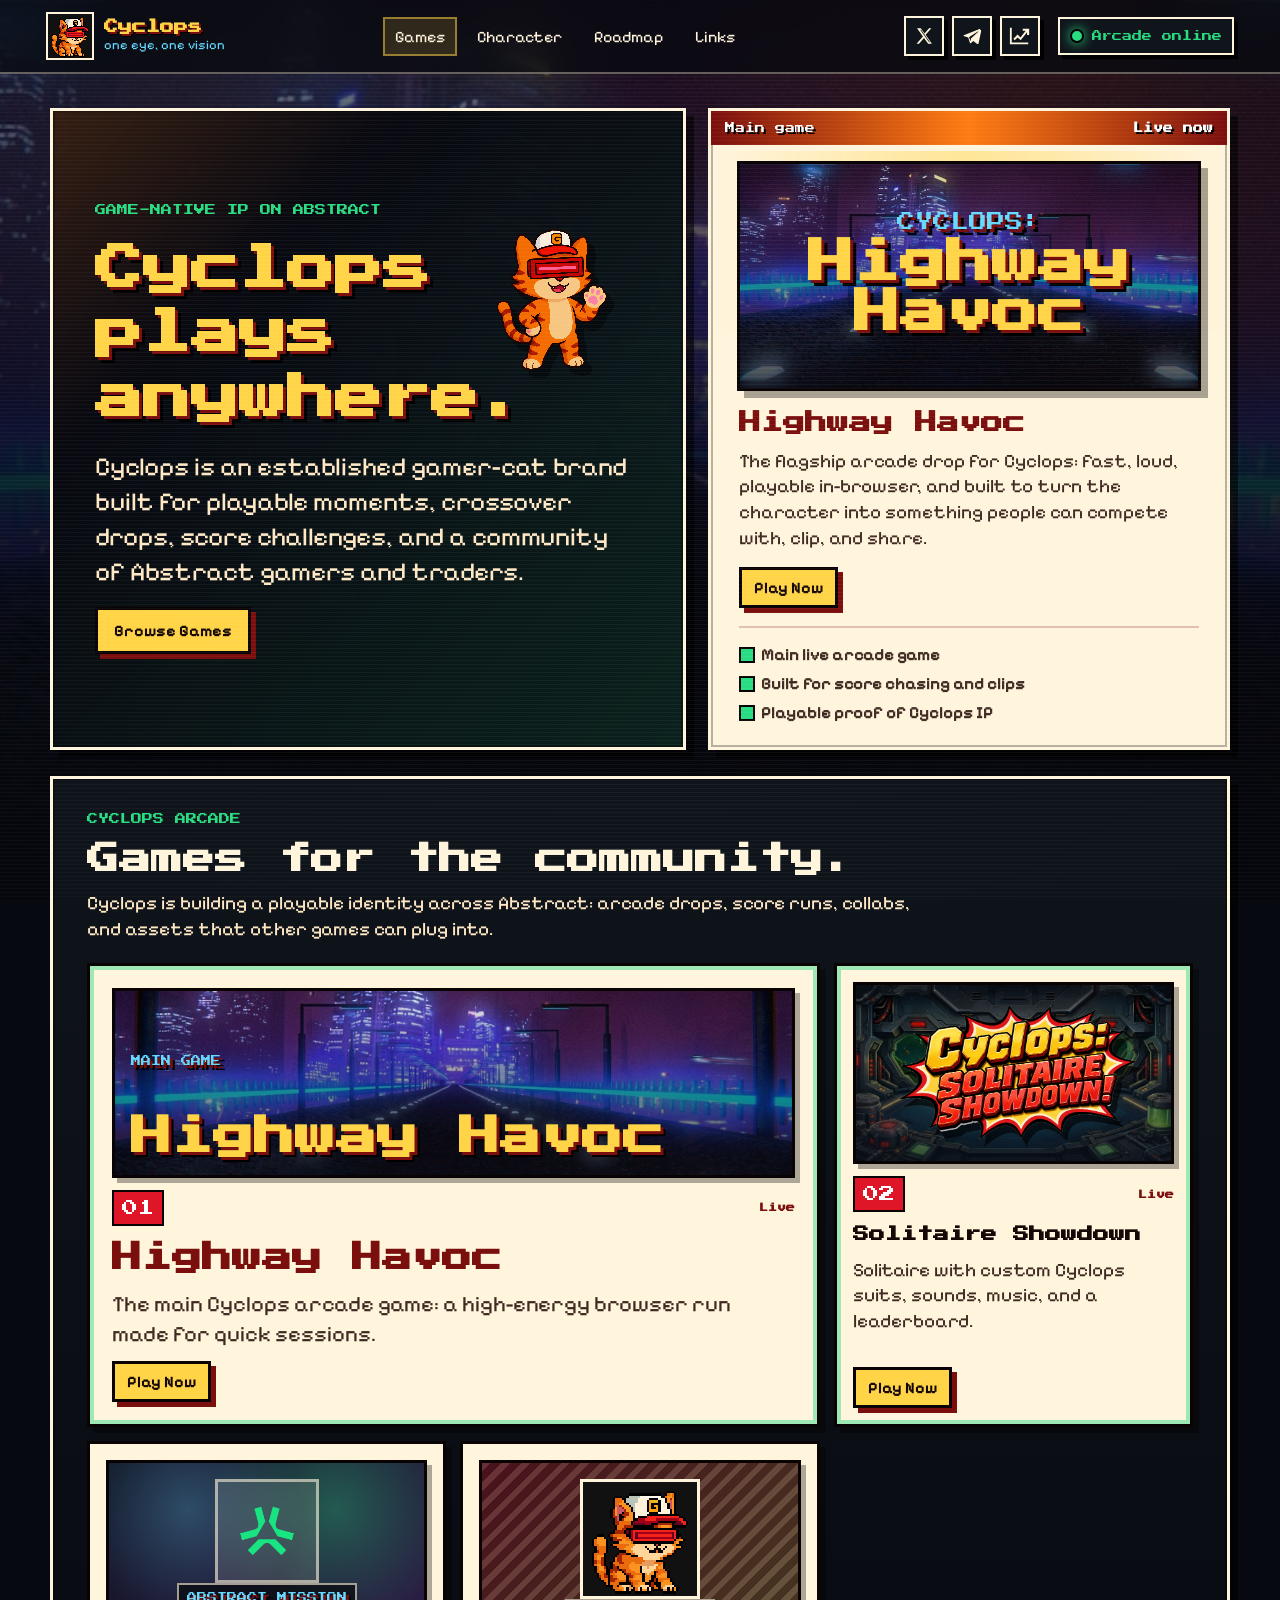
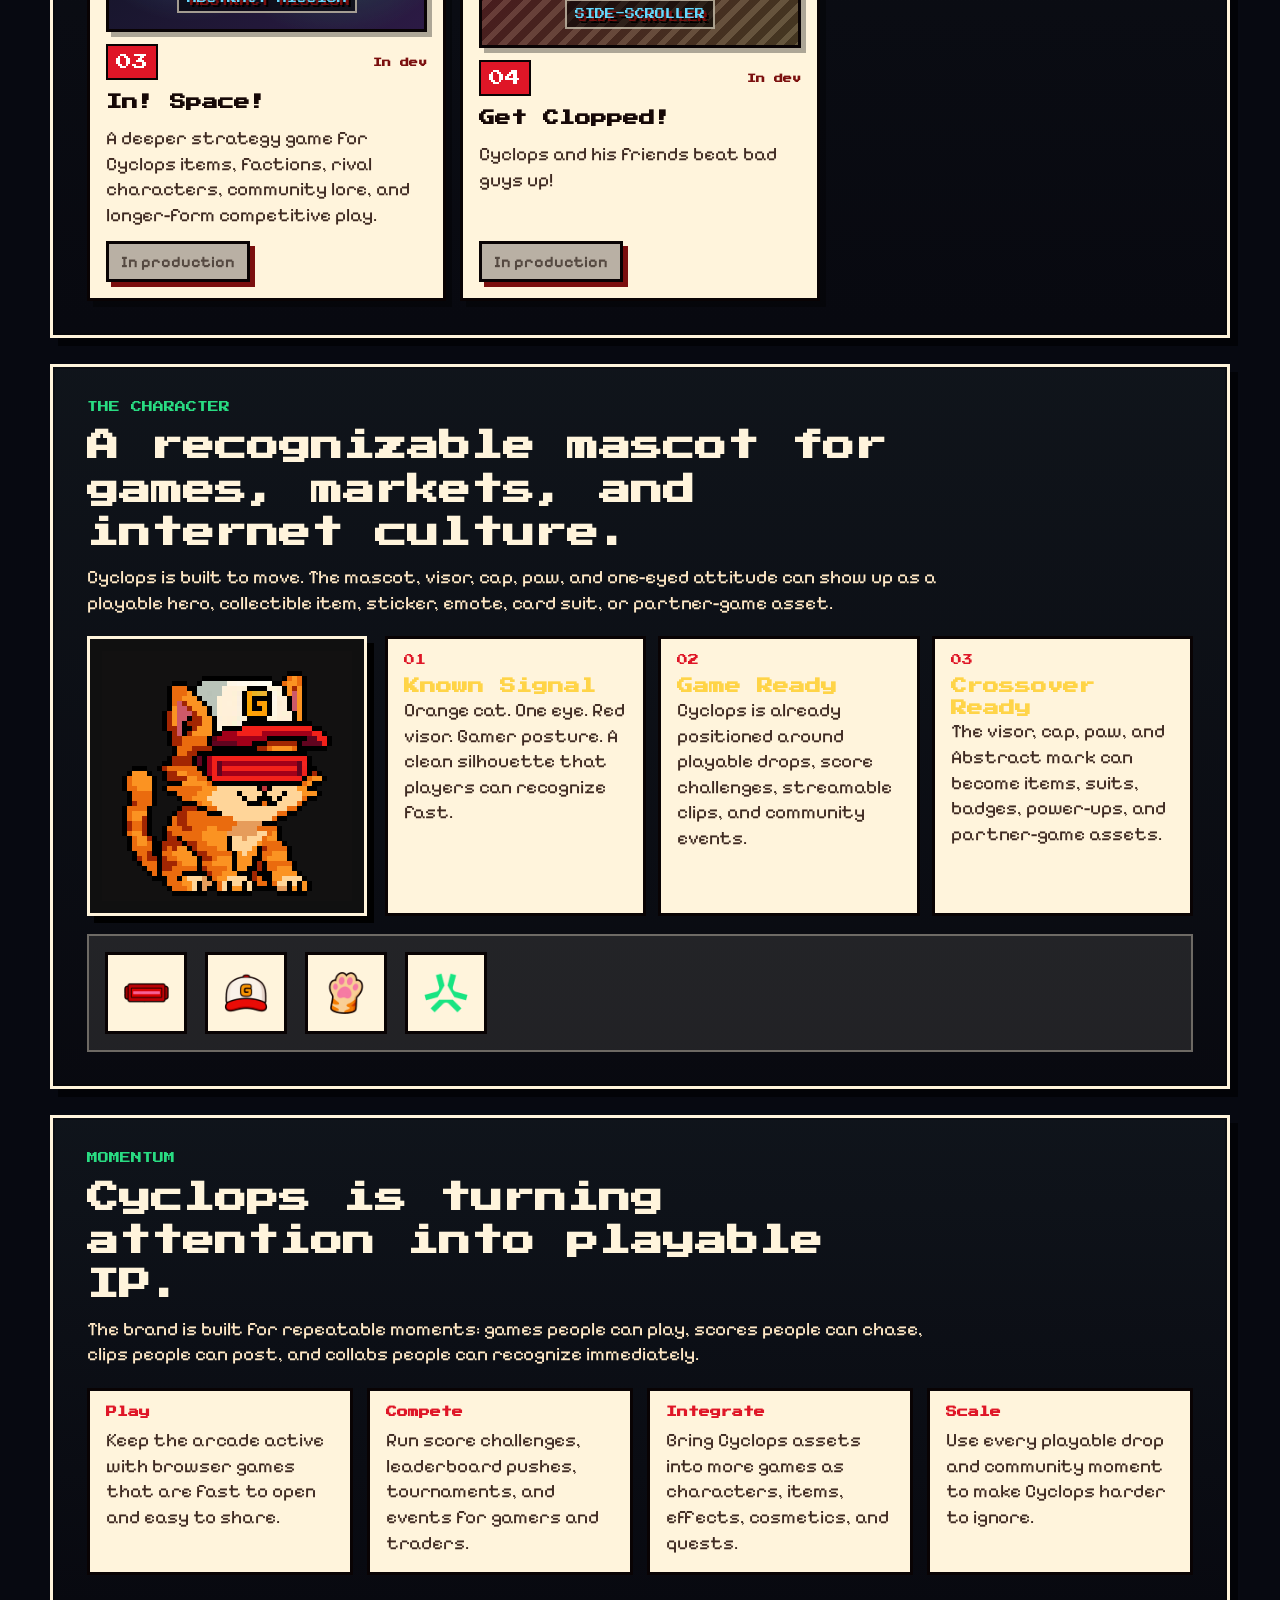
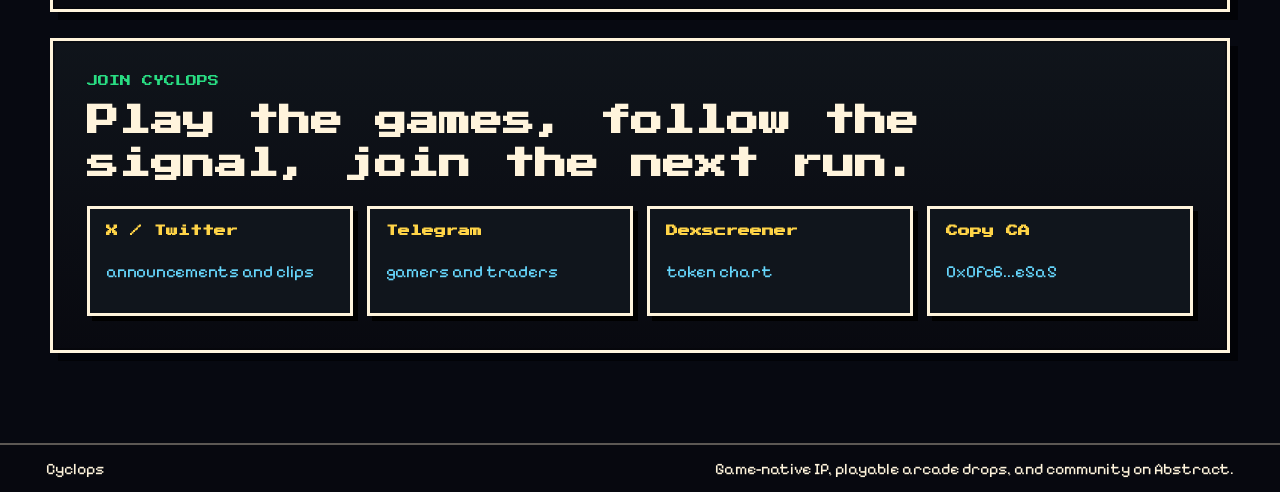
==== commit 0d765c11: "Add files via upload" ====
--- a/index.html
+++ b/index.html
@@ -9,7 +9,7 @@
     <link rel="preconnect" href="https://fonts.googleapis.com" />
     <link rel="preconnect" href="https://fonts.gstatic.com" crossorigin />
     <link href="https://fonts.googleapis.com/css2?family=Pixelify+Sans:wght@400;500;600;700&family=Press+Start+2P&display=swap" rel="stylesheet" />
-    <link rel="stylesheet" href="styles.css?v=hero-size-0524" />
+    <link rel="stylesheet" href="styles.css?v=mobile-solitaire-0524b" />
   </head>
   <body>
     <div class="site-bg" aria-hidden="true"></div>
@@ -60,7 +60,7 @@
         <div class="deck-copy">
           <p class="eyebrow">Game-native IP on Abstract</p>
           <h1 id="home-title"><span>Cyclops</span> <span>plays</span> <span>anywhere.</span></h1>
-          <img class="hero-mascot" src="assets/cyclops-solitaire/mascot/cyclops-idle.png?v=user-mascot-0524" width="166" height="166" alt="Cyclops mascot" />
+          <img class="hero-mascot" src="cyclops-idle.png?v=root-mascot-0524" width="166" height="166" alt="Cyclops mascot" />
           <p class="lede">Cyclops is an established gamer-cat brand built for playable moments, crossover drops, score challenges, and a community of Abstract gamers and traders.</p>
 
           <div class="hero-actions" aria-label="Primary actions">
@@ -129,7 +129,7 @@
             <h3>Solitaire Showdown</h3>
             <p>Solitaire with custom Cyclops suits, sounds, music, and a leaderboard.</p>
             <div class="card-actions">
-              <button class="button small primary" type="button" data-open-player="cyclops-solitaire/index.html?v=window-fit-0524" data-title="Cyclops: Solitaire Showdown">Play Now</button>
+              <button class="button small primary" type="button" data-open-player="cyclops-solitaire/index.html?v=mobile-solitaire-0524b" data-title="Cyclops: Solitaire Showdown">Play Now</button>
             </div>
           </article>
 
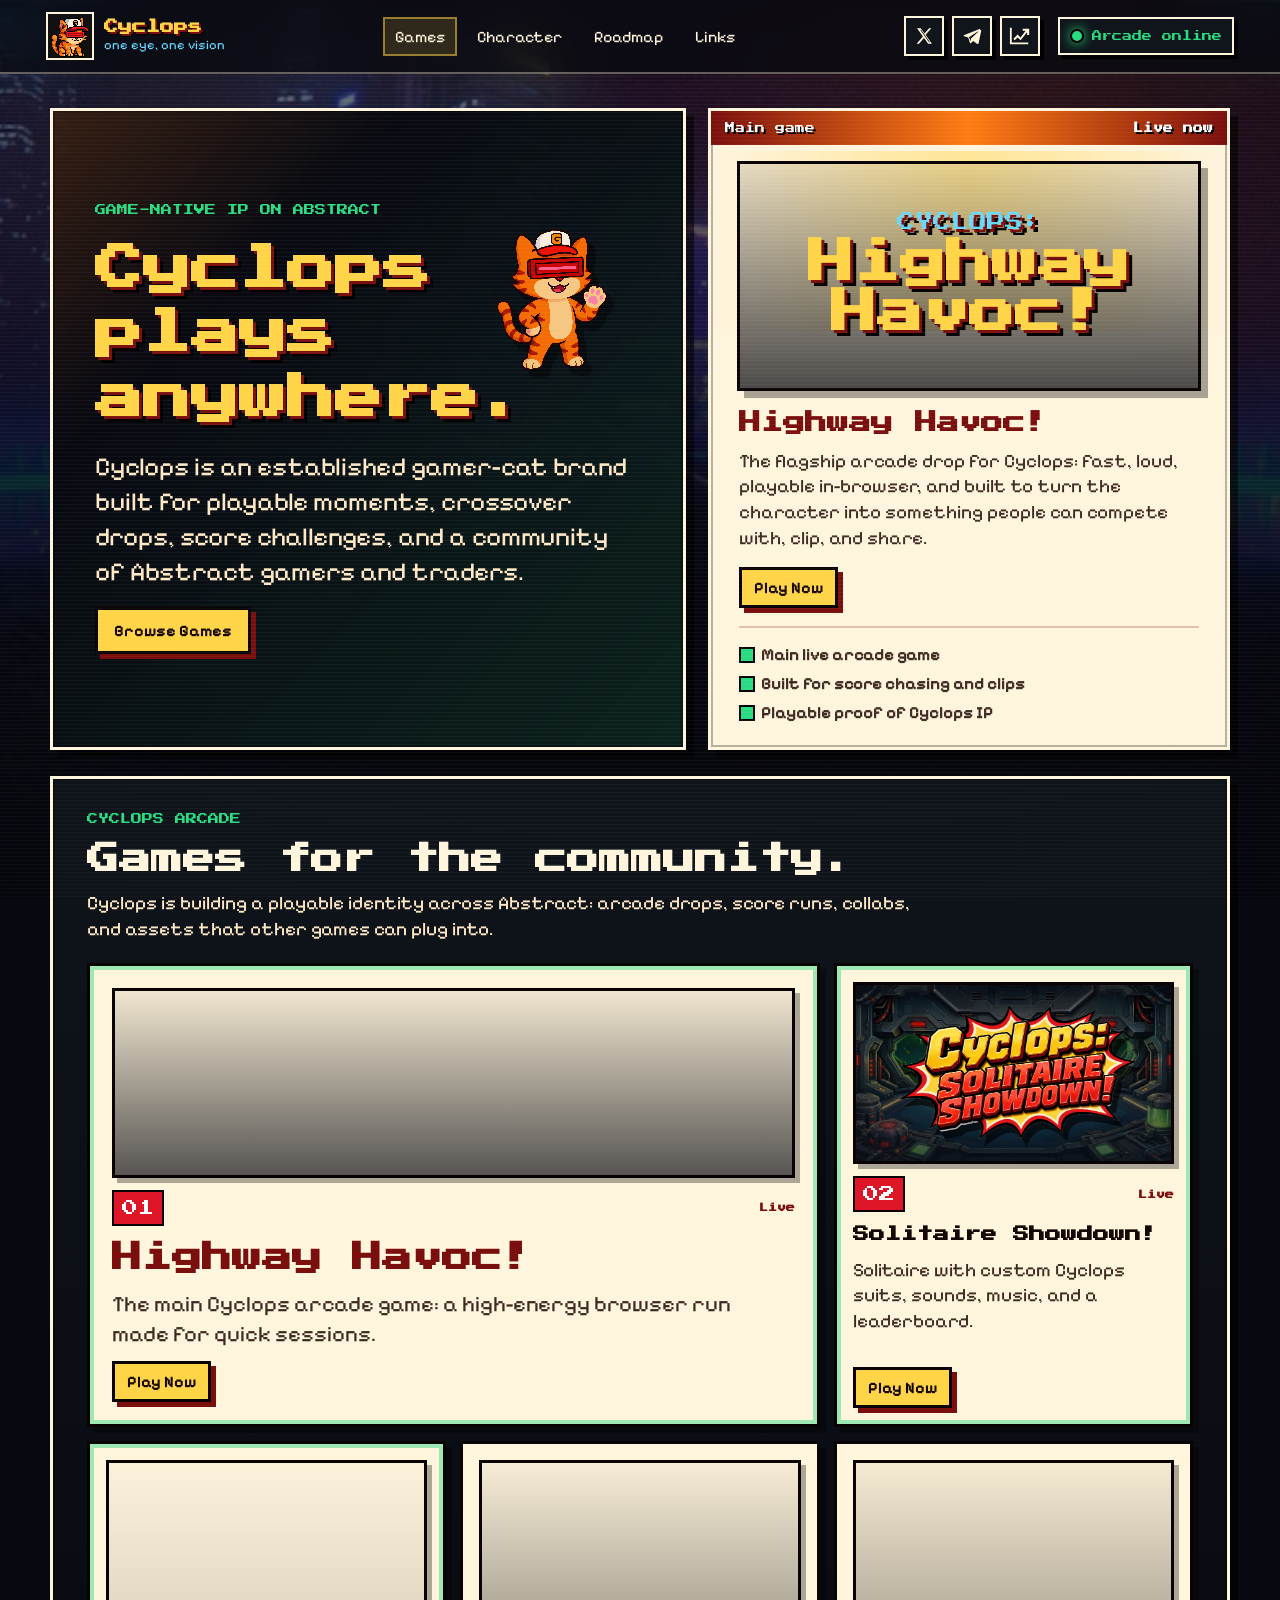
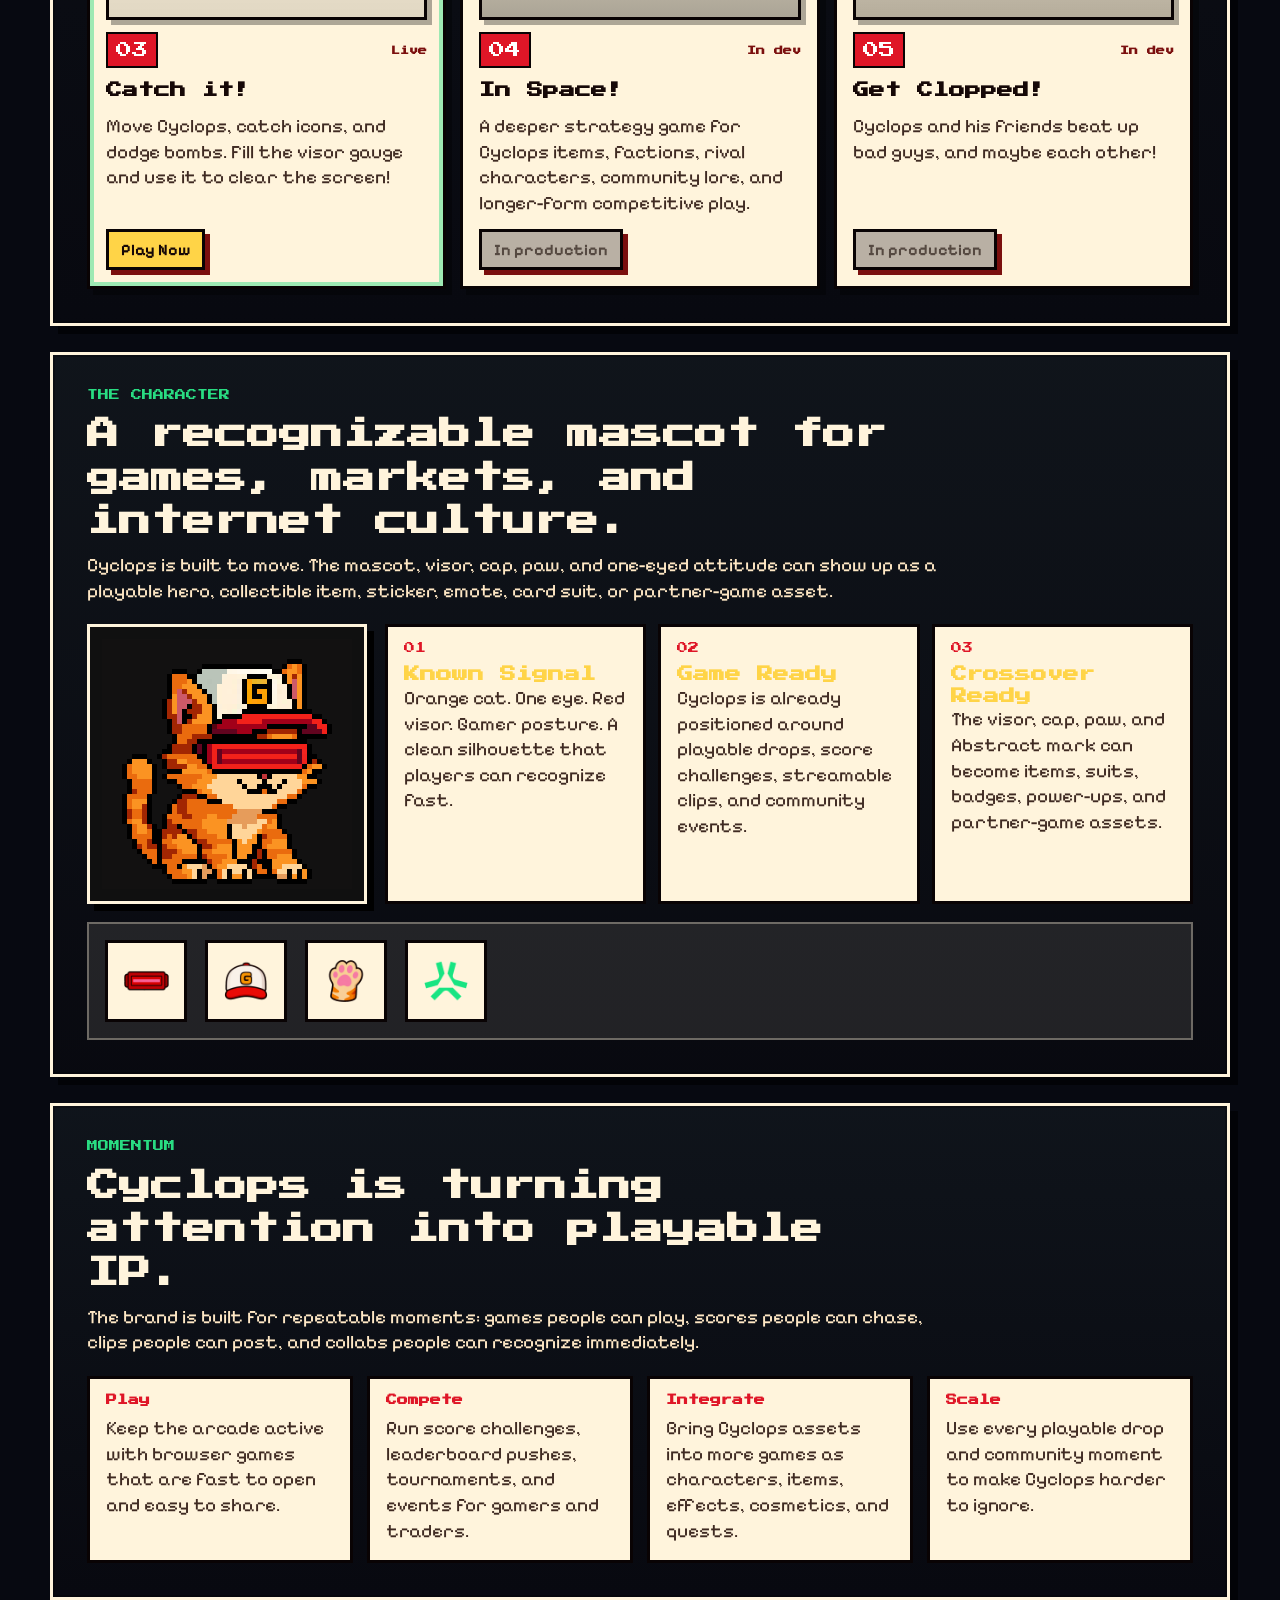
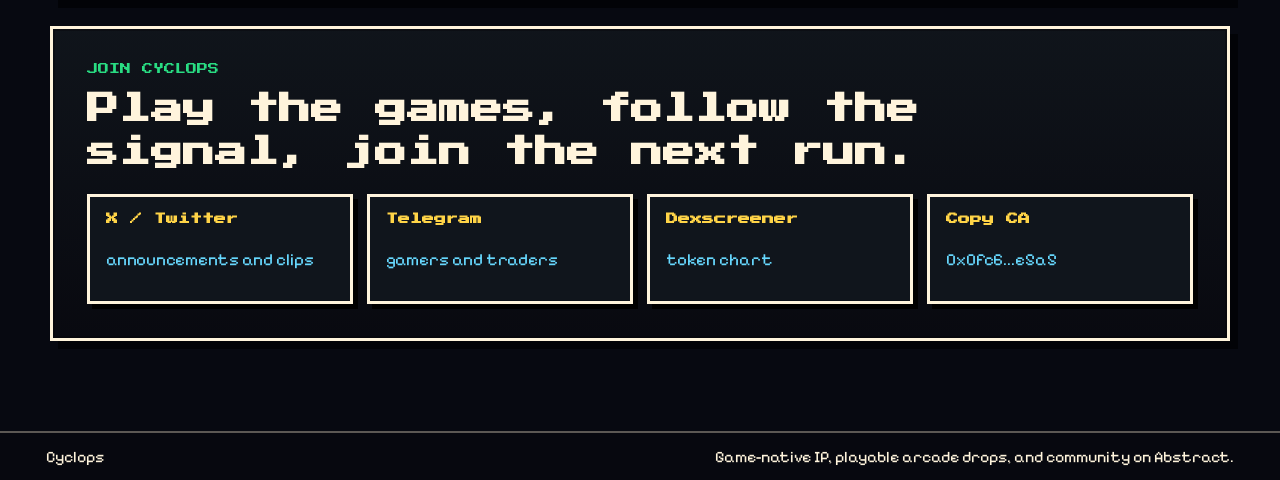
==== commit ec7ef536: "Add files via upload" ====
--- a/index.html
+++ b/index.html
@@ -9,7 +9,7 @@
     <link rel="preconnect" href="https://fonts.googleapis.com" />
     <link rel="preconnect" href="https://fonts.gstatic.com" crossorigin />
     <link href="https://fonts.googleapis.com/css2?family=Pixelify+Sans:wght@400;500;600;700&family=Press+Start+2P&display=swap" rel="stylesheet" />
-    <link rel="stylesheet" href="styles.css?v=mobile-solitaire-0524b" />
+    <link rel="stylesheet" href="styles.css?v=window-controls-0526" />
   </head>
   <body>
     <div class="site-bg" aria-hidden="true"></div>
@@ -73,18 +73,18 @@
             <span>Main game</span>
             <strong>Live now</strong>
           </div>
-          <div class="title-art highway-title" role="img" aria-label="CYCLOPS: Highway Havoc">
+          <div class="title-art highway-title" role="img" aria-label="Cyclops: Highway Havoc!">
             <span>CYCLOPS:</span>
-            <strong>Highway Havoc</strong>
+            <strong>Highway Havoc!</strong>
           </div>
           <div class="cartridge-body highway-body">
             <div>
-              <h2>Highway Havoc</h2>
+              <h2>Highway Havoc!</h2>
               <p>The flagship arcade drop for Cyclops: fast, loud, playable in-browser, and built to turn the character into something people can compete with, clip, and share.</p>
               <div class="mini-actions">
-                <button class="button small primary" type="button" data-open-player="games/highway-havoc.html" data-title="CYCLOPS: Highway Havoc">Play Now</button>
+                <button class="button small primary" type="button" data-open-player="games/highway-havoc.html" data-title="Cyclops: Highway Havoc!">Play Now</button>
               </div>
-              <ul class="feature-list" aria-label="Highway Havoc features">
+              <ul class="feature-list" aria-label="Highway Havoc! features">
                 <li>Main live arcade game</li>
                 <li>Built for score chasing and clips</li>
                 <li>Playable proof of Cyclops IP</li>
@@ -105,16 +105,16 @@
           <article class="game-card ready featured-game game-highway">
             <div class="game-card-media" aria-hidden="true">
               <span class="media-kicker">main game</span>
-              <strong>Highway Havoc</strong>
+              <strong>Highway Havoc!</strong>
             </div>
             <div class="cart-label">
               <span>01</span>
               <strong>Live</strong>
             </div>
-            <h3>Highway Havoc</h3>
+            <h3>Highway Havoc!</h3>
             <p>The main Cyclops arcade game: a high-energy browser run made for quick sessions.</p>
             <div class="card-actions">
-              <button class="button small primary" type="button" data-open-player="games/highway-havoc.html" data-title="CYCLOPS: Highway Havoc">Play Now</button>
+              <button class="button small primary" type="button" data-open-player="games/highway-havoc.html" data-title="Cyclops: Highway Havoc!">Play Now</button>
             </div>
           </article>
 
@@ -126,10 +126,23 @@
               <span>02</span>
               <strong>Live</strong>
             </div>
-            <h3>Solitaire Showdown</h3>
+            <h3>Solitaire Showdown!</h3>
             <p>Solitaire with custom Cyclops suits, sounds, music, and a leaderboard.</p>
             <div class="card-actions">
-              <button class="button small primary" type="button" data-open-player="cyclops-solitaire/index.html?v=mobile-solitaire-0524b" data-title="Cyclops: Solitaire Showdown">Play Now</button>
+              <button class="button small primary" type="button" data-open-player="cyclops-solitaire/index.html?v=solitaire-audio-pause-0526" data-title="Cyclops: Solitaire Showdown!">Play Now</button>
+            </div>
+          </article>
+
+          <article class="game-card ready game-catch">
+            <div class="game-card-media" aria-hidden="true"></div>
+            <div class="cart-label">
+              <span>03</span>
+              <strong>Live</strong>
+            </div>
+            <h3>Catch it!</h3>
+            <p>Move Cyclops, catch icons, and dodge bombs. Fill the visor gauge and use it to clear the screen!</p>
+            <div class="card-actions">
+                <button class="button small primary" type="button" data-open-player="games/cyclops-catch.html?v=catch-hud-card-0526" data-title="Cyclops: Catch it!">Play Now</button>
             </div>
           </article>
 
@@ -139,10 +152,10 @@
               <span>Abstract mission</span>
             </div>
             <div class="cart-label">
-              <span>03</span>
+              <span>04</span>
               <strong>In dev</strong>
             </div>
-            <h3>In! Space!</h3>
+            <h3>In Space!</h3>
             <p>A deeper strategy game for Cyclops items, factions, rival characters, community lore, and longer-form competitive play.</p>
             <div class="card-actions">
               <button class="button small disabled" type="button">In production</button>
@@ -155,11 +168,11 @@
               <span>side-scroller</span>
             </div>
             <div class="cart-label">
-              <span>04</span>
+              <span>05</span>
               <strong>In dev</strong>
             </div>
             <h3>Get Clopped!</h3>
-            <p>Cyclops and his friends beat bad guys up!</p>
+            <p>Cyclops and his friends beat up bad guys, and maybe each other!</p>
             <div class="card-actions">
               <button class="button small disabled" type="button">In production</button>
             </div>
@@ -272,17 +285,17 @@
             <button id="player-close" class="window-control" type="button" aria-label="Close game" title="Close">X</button>
           </div>
         </div>
-        <iframe id="player-frame" title="Cyclops game preview" src="about:blank" loading="lazy" allowfullscreen></iframe>
+        <iframe id="player-frame" title="Cyclops game preview" src="about:blank" loading="lazy" allow="autoplay" allowfullscreen></iframe>
       </div>
     </div>
 
     <button class="player-minimized-tab" id="player-restore" type="button" hidden>
-      <span id="player-restore-title">Cyclops Cartridge</span>
-      <strong>Resume</strong>
+      <span id="player-restore-title">Paused</span>
+      <strong>Still got one eye on it.</strong>
     </button>
 
     <div class="toast" id="toast" role="status" aria-live="polite"></div>
 
-    <script src="script.js?v=window-controls-0524"></script>
+    <script src="script.js?v=window-controls-0526"></script>
   </body>
 </html>
--- a/styles.css
+++ b/styles.css
@@ -451,7 +451,7 @@
 .highway-title {
   background:
     linear-gradient(180deg, rgba(8, 9, 16, 0.1), rgba(8, 9, 16, 0.72)),
-    url("assets/neon-highway-bg.jfif") center / cover no-repeat;
+    url("assets/HighwayHavocBackdrop2.jfif") center / cover no-repeat;
   border: 3px solid var(--line);
   box-shadow: 7px 7px 0 rgba(0, 0, 0, 0.34);
   color: var(--gold);
@@ -664,9 +664,10 @@
 }
 
 .game-highway .game-card-media {
+  align-items: start;
   background:
-    linear-gradient(180deg, rgba(9, 10, 18, .08), rgba(9, 10, 18, .72)),
-    url("assets/neon-highway-bg.jfif") center / cover no-repeat;
+    linear-gradient(180deg, rgba(9, 10, 18, .06), rgba(9, 10, 18, .68)),
+    url("assets/HighwayHavocBackdrop2.jfif") center / cover no-repeat;
 }
 
 .game-solitaire .game-card-media {
@@ -685,21 +686,31 @@
   width: 100%;
 }
 
+.game-catch .game-card-media {
+  align-items: end;
+  background:
+    linear-gradient(180deg, rgba(8, 10, 14, .01), rgba(8, 10, 14, .12)),
+    url("assets/CatchIt.jfif") center 12% / cover no-repeat;
+}
+
+.game-catch .game-card-media strong {
+  color: var(--gold);
+  font-size: clamp(24px, 3vw, 42px);
+}
+
 .game-space .game-card-media {
   align-items: center;
   background:
-    radial-gradient(circle at 72% 28%, rgba(41, 220, 130, .34), transparent 8rem),
-    radial-gradient(circle at 25% 28%, rgba(103, 217, 255, .28), transparent 7rem),
-    linear-gradient(135deg, rgba(12, 16, 33, .98), rgba(35, 17, 62, .96));
+    linear-gradient(180deg, rgba(8, 10, 14, .03), rgba(8, 10, 14, .34)),
+    url("assets/InSpaceBackdrop.png") center / cover no-repeat;
   justify-items: center;
 }
 
 .game-clopped .game-card-media {
   align-items: center;
   background:
-    linear-gradient(135deg, rgba(223, 22, 39, .26), rgba(255, 212, 71, .2)),
-    repeating-linear-gradient(135deg, rgba(255, 244, 220, .18) 0 6px, transparent 6px 14px),
-    #151018;
+    linear-gradient(180deg, rgba(10, 8, 6, .04), rgba(10, 8, 6, .30)),
+    url("assets/GetCloppedBackdrop.jpg") center / cover no-repeat;
   justify-items: center;
 }
 
@@ -717,6 +728,15 @@
   image-rendering: pixelated;
   max-width: 120px;
   width: 46%;
+}
+
+.game-space .game-card-media img,
+.game-space .game-card-media span,
+.game-clopped .game-card-media img,
+.game-clopped .game-card-media span,
+.game-highway .game-card-media span,
+.game-highway .game-card-media strong {
+  display: none;
 }
 
 .game-space .game-card-media span,
@@ -898,6 +918,7 @@
   display: flex;
   justify-content: space-between;
   min-height: 44px;
+  padding: 8px 12px;
 }
 
 .player-titlebar strong {
@@ -937,7 +958,7 @@
 .player-window iframe {
   border: 0;
   display: block;
-  height: calc(100% - 44px);
+  height: calc(100% - 48px);
   width: 100%;
 }
 
@@ -954,11 +975,11 @@
 }
 
 .player-modal.player-expanded .player-window iframe {
-  height: calc(100% - 44px);
+  height: calc(100% - 48px);
 }
 
 .player-minimized-tab {
-  align-items: center;
+  align-items: flex-start;
   background: #10151c;
   border: 3px solid var(--gold);
   bottom: 18px;
@@ -966,7 +987,8 @@
   color: var(--panel);
   cursor: pointer;
   display: flex;
-  gap: 12px;
+  flex-direction: column;
+  gap: 4px;
   max-width: min(360px, calc(100vw - 36px));
   padding: 10px 12px;
   position: fixed;
@@ -983,7 +1005,7 @@
 
 .player-minimized-tab strong {
   color: var(--gold);
-  flex: 0 0 auto;
+  line-height: 1.35;
 }
 
 .toast {
@@ -1143,14 +1165,43 @@
     align-items: center;
     flex-direction: row;
     gap: 8px;
+    min-height: 42px;
+    padding: 5px 8px;
+  }
+
+  .player-titlebar strong {
+    flex: 1 1 auto;
+    font-size: 9px;
+    line-height: 1.25;
+    min-width: 0;
+    overflow: hidden;
+    text-overflow: ellipsis;
+    white-space: nowrap;
+  }
+
+  .player-titlebar div {
+    flex: 0 0 auto;
+    gap: 5px;
+  }
+
+  .player-titlebar a,
+  .player-titlebar button {
+    font-size: 13px;
+    min-height: 30px;
+    min-width: 30px;
+    padding: 3px 6px;
+  }
+
+  #player-size-toggle {
+    min-width: 38px;
   }
 
   .player-window iframe {
-    height: calc(100% - 44px);
+    height: calc(100% - 42px);
   }
 
   .player-modal.player-expanded .player-window iframe {
-    height: calc(100% - 44px);
+    height: calc(100% - 42px);
   }
 }
 
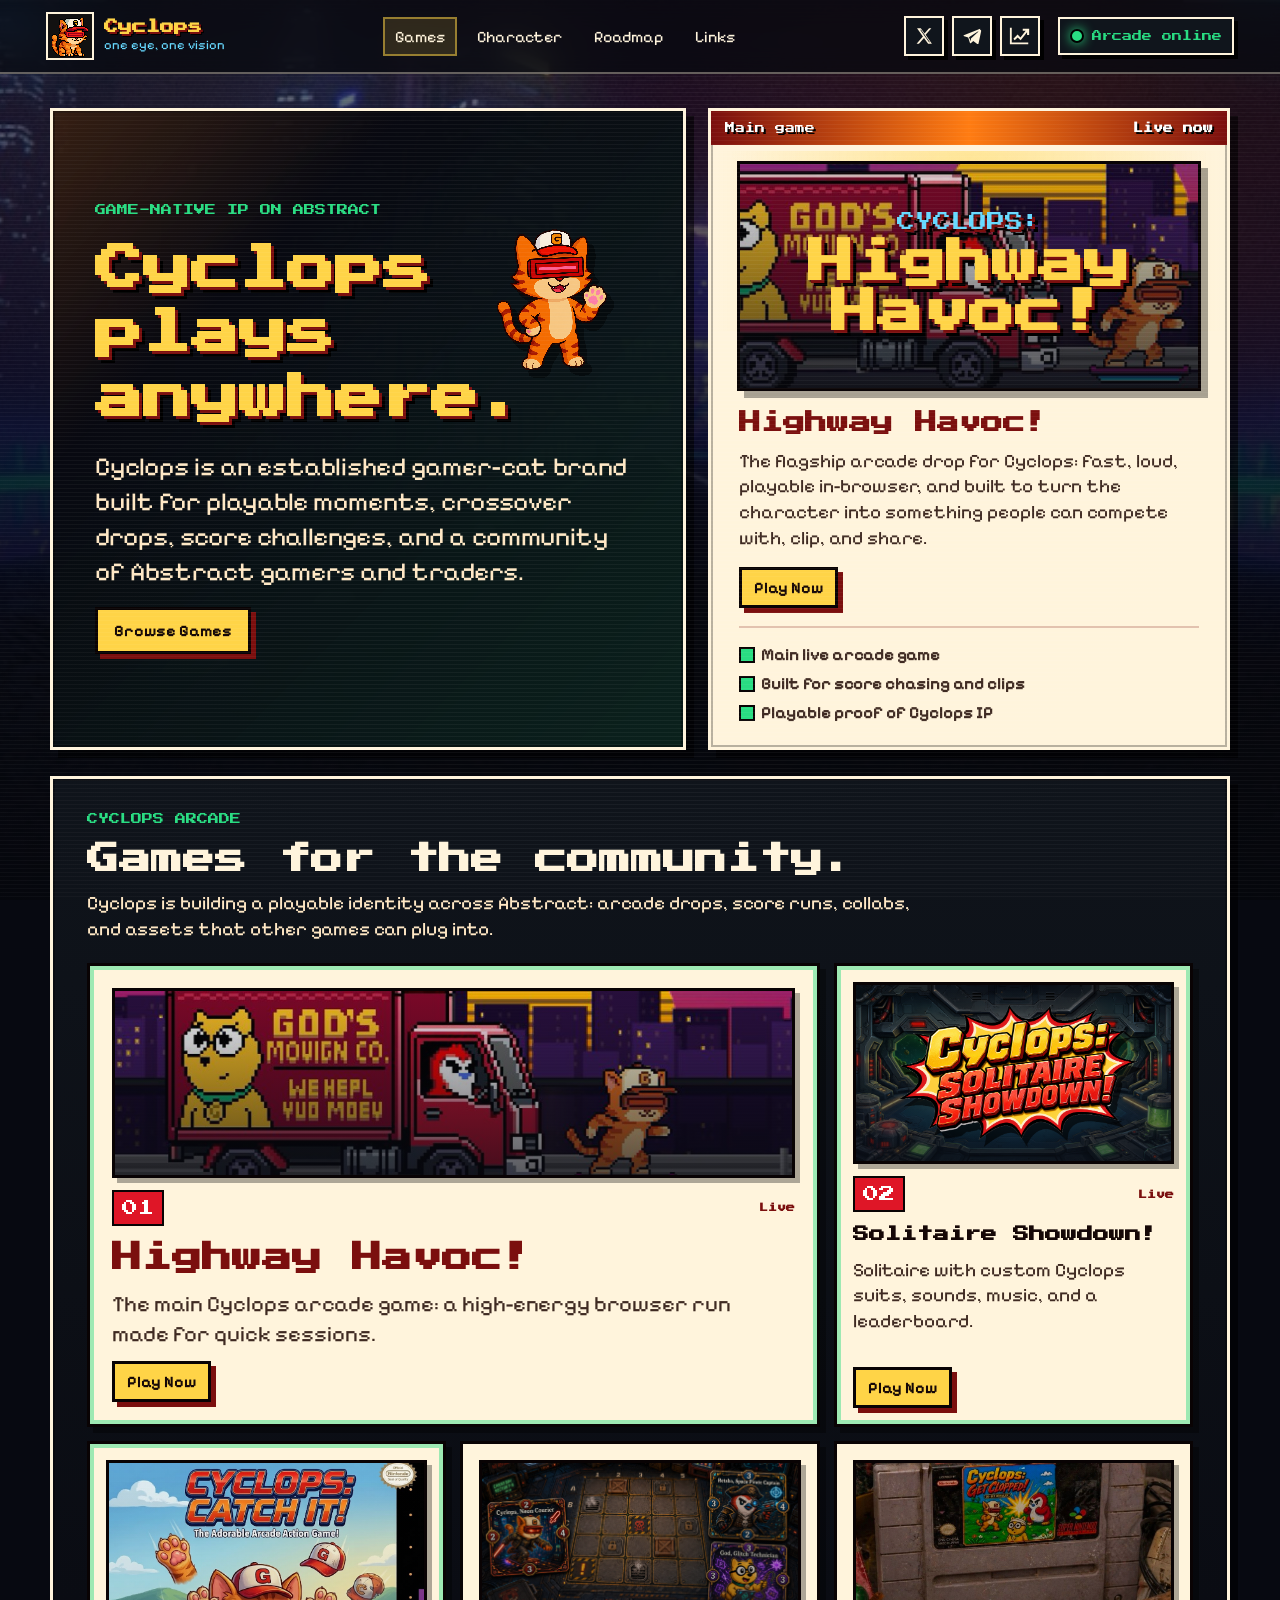
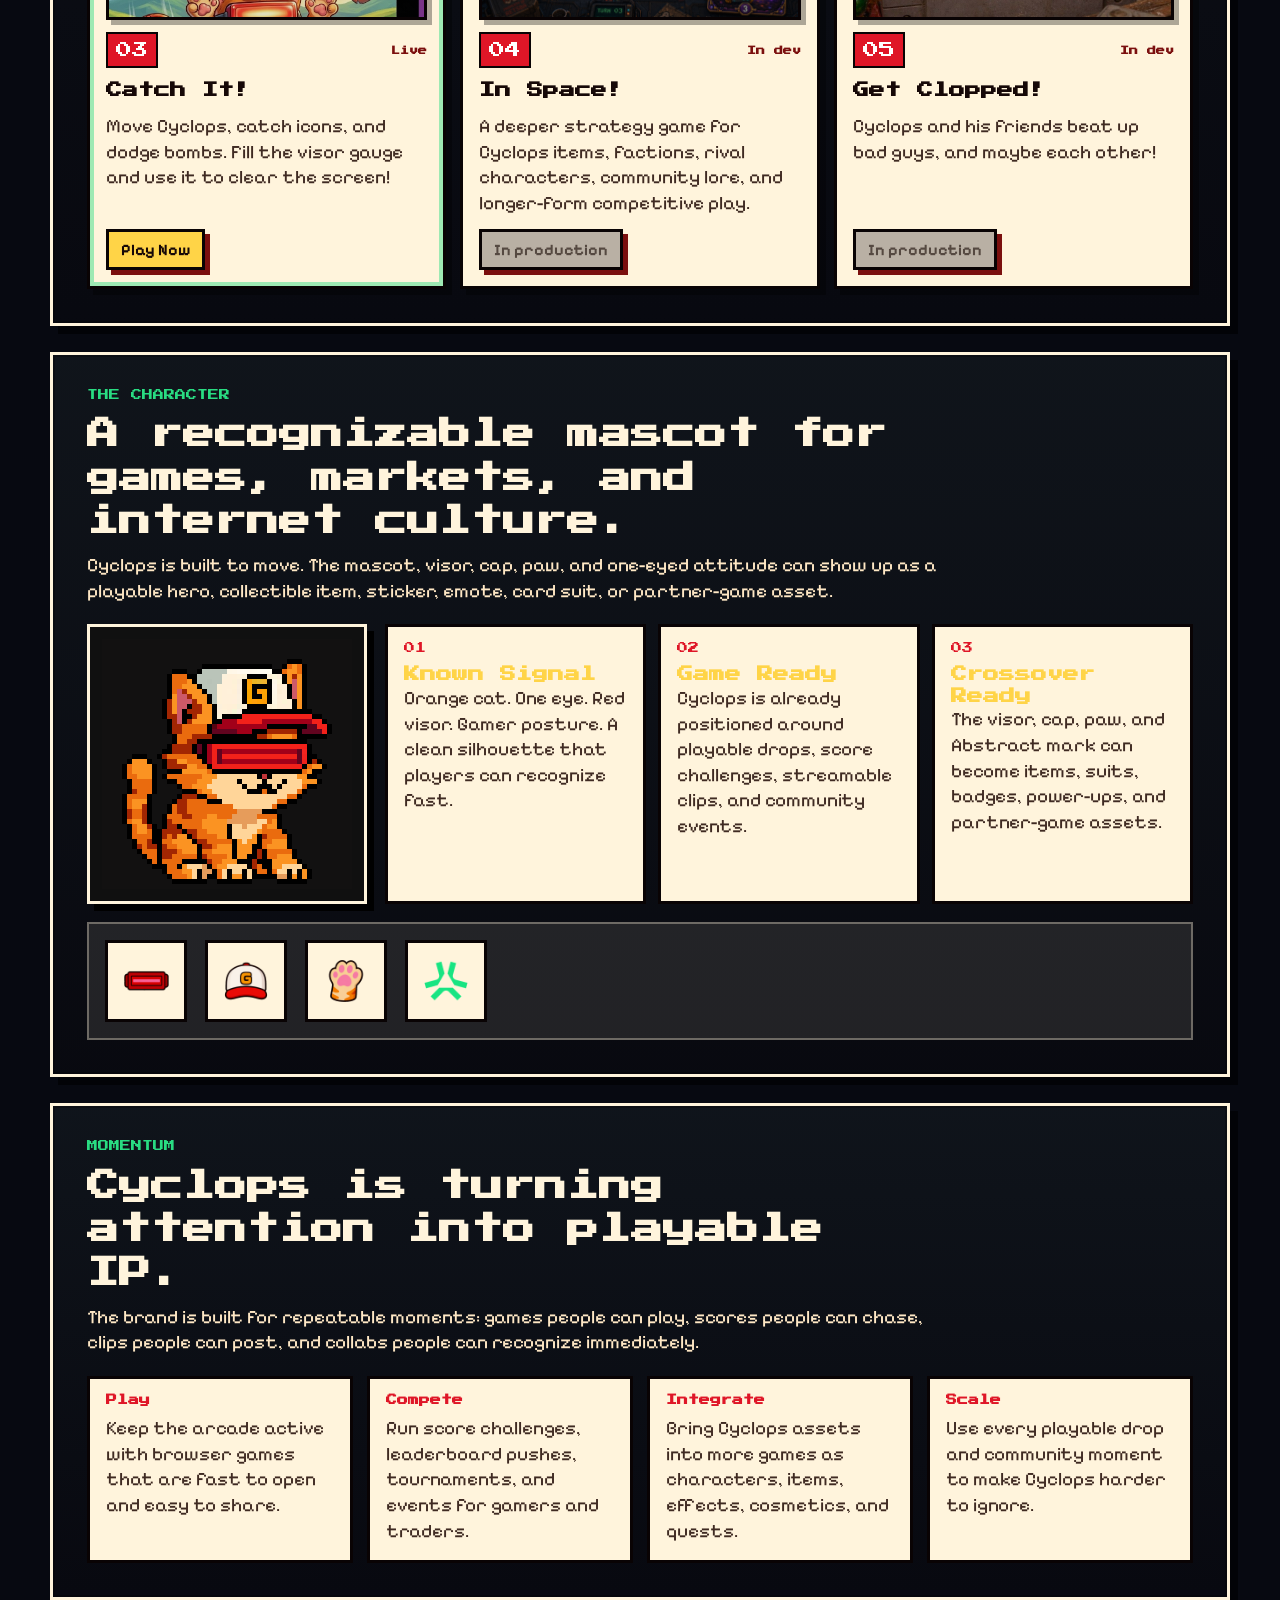
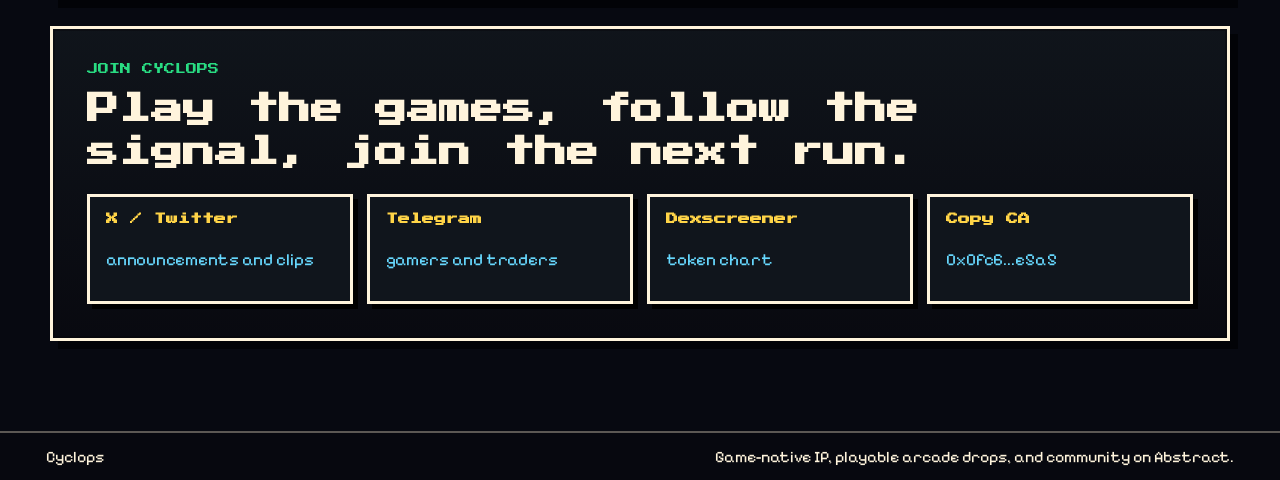
==== commit 5c028b43: "Add files via upload" ====
--- a/index.html
+++ b/index.html
@@ -9,7 +9,7 @@
     <link rel="preconnect" href="https://fonts.googleapis.com" />
     <link rel="preconnect" href="https://fonts.gstatic.com" crossorigin />
     <link href="https://fonts.googleapis.com/css2?family=Pixelify+Sans:wght@400;500;600;700&family=Press+Start+2P&display=swap" rel="stylesheet" />
-    <link rel="stylesheet" href="styles.css?v=window-controls-0526" />
+    <link rel="stylesheet" href="styles.css?v=site-assets-0526" />
   </head>
   <body>
     <div class="site-bg" aria-hidden="true"></div>
@@ -139,10 +139,10 @@
               <span>03</span>
               <strong>Live</strong>
             </div>
-            <h3>Catch it!</h3>
+            <h3>Catch It!</h3>
             <p>Move Cyclops, catch icons, and dodge bombs. Fill the visor gauge and use it to clear the screen!</p>
             <div class="card-actions">
-                <button class="button small primary" type="button" data-open-player="games/cyclops-catch.html?v=catch-hud-card-0526" data-title="Cyclops: Catch it!">Play Now</button>
+                <button class="button small primary" type="button" data-open-player="games/cyclops-catch.html?v=catch-hud-card-0526" data-title="Cyclops: Catch It!">Play Now</button>
             </div>
           </article>
 
@@ -296,6 +296,6 @@
 
     <div class="toast" id="toast" role="status" aria-live="polite"></div>
 
-    <script src="script.js?v=window-controls-0526"></script>
+    <script src="script.js?v=site-assets-0526"></script>
   </body>
 </html>
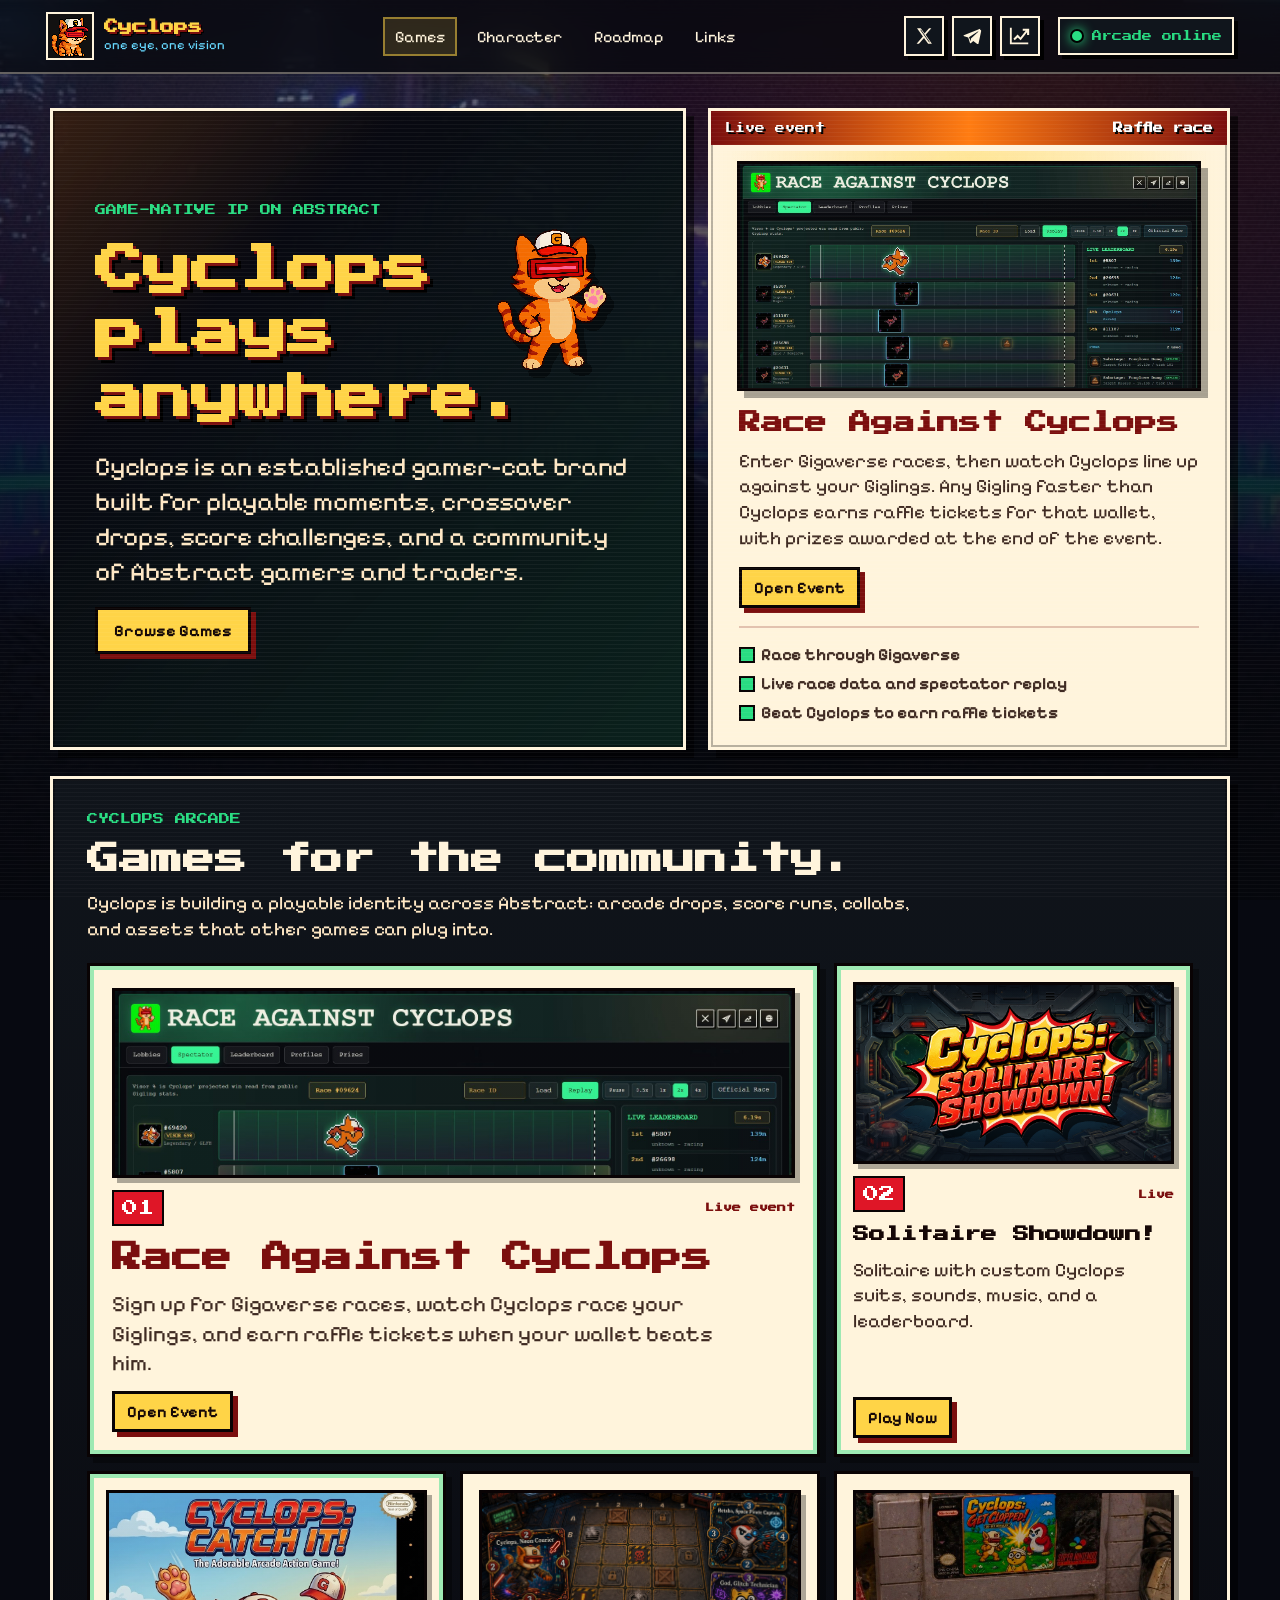
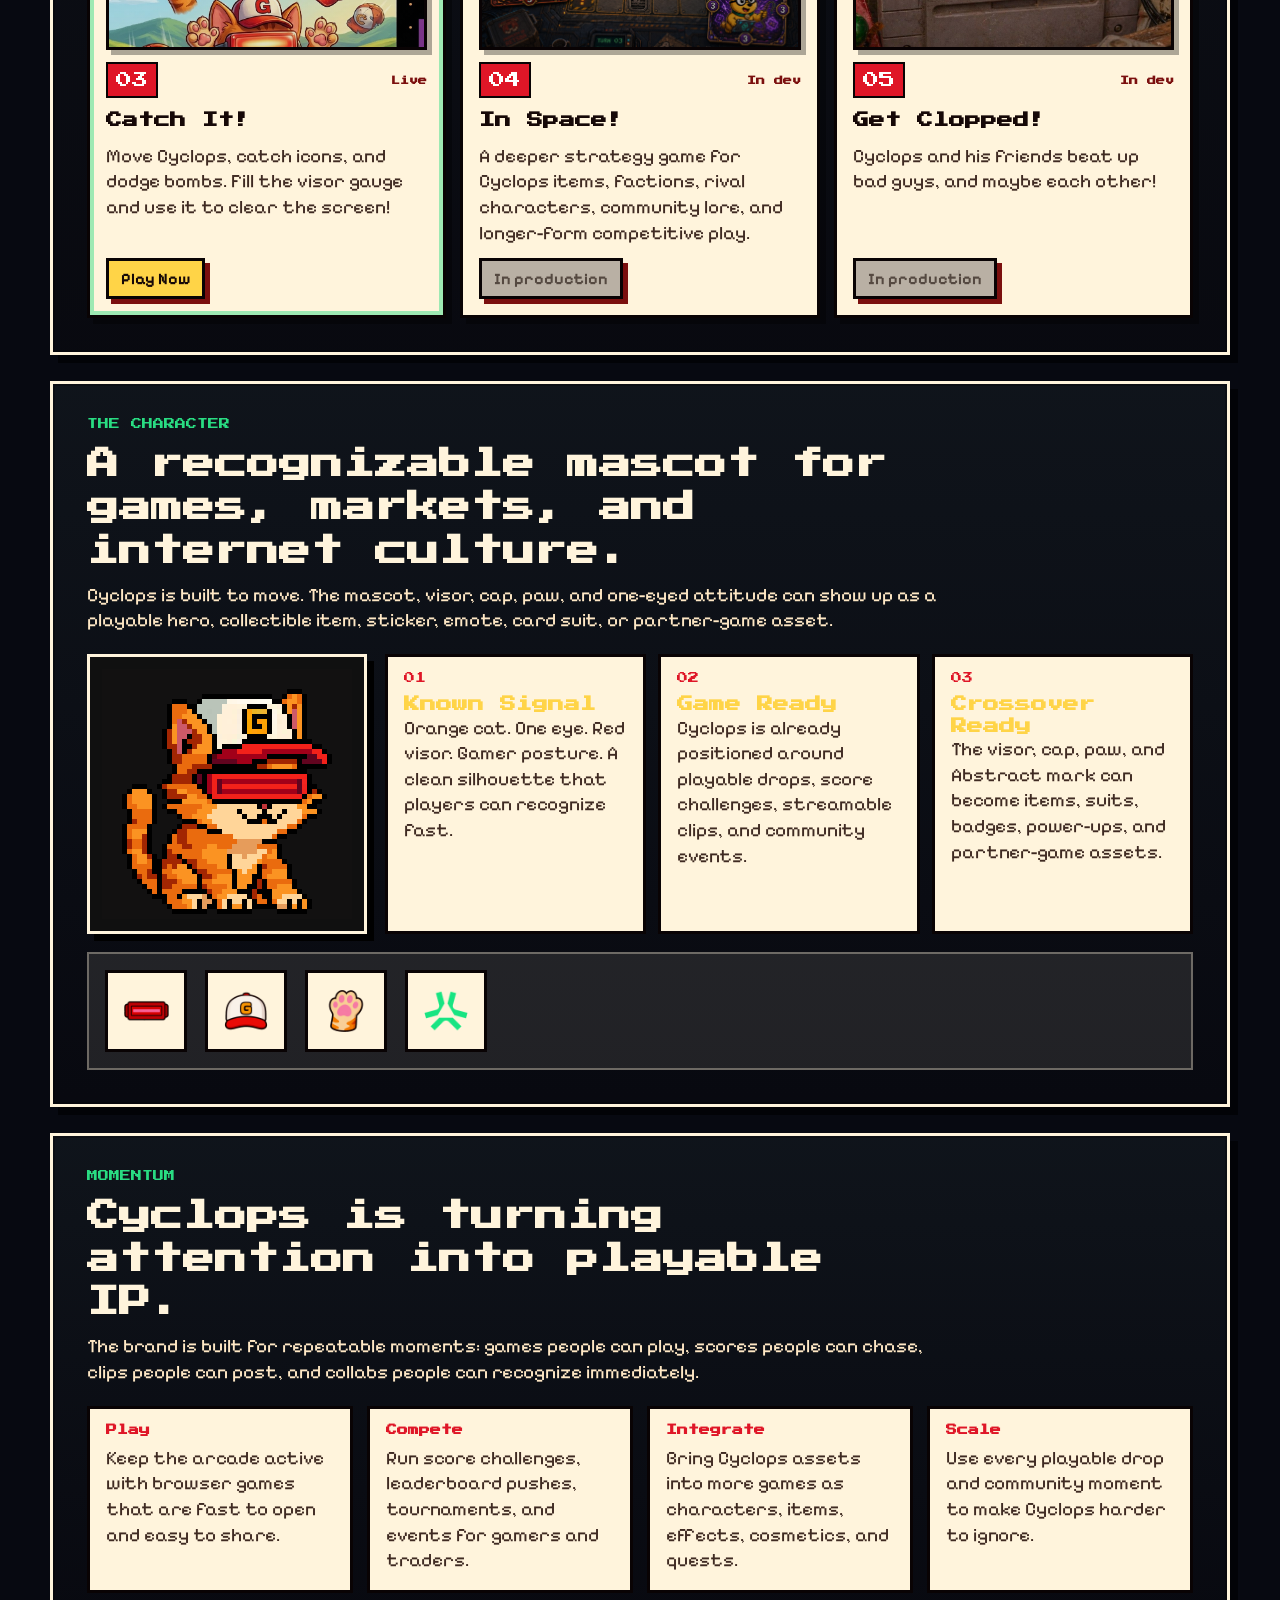
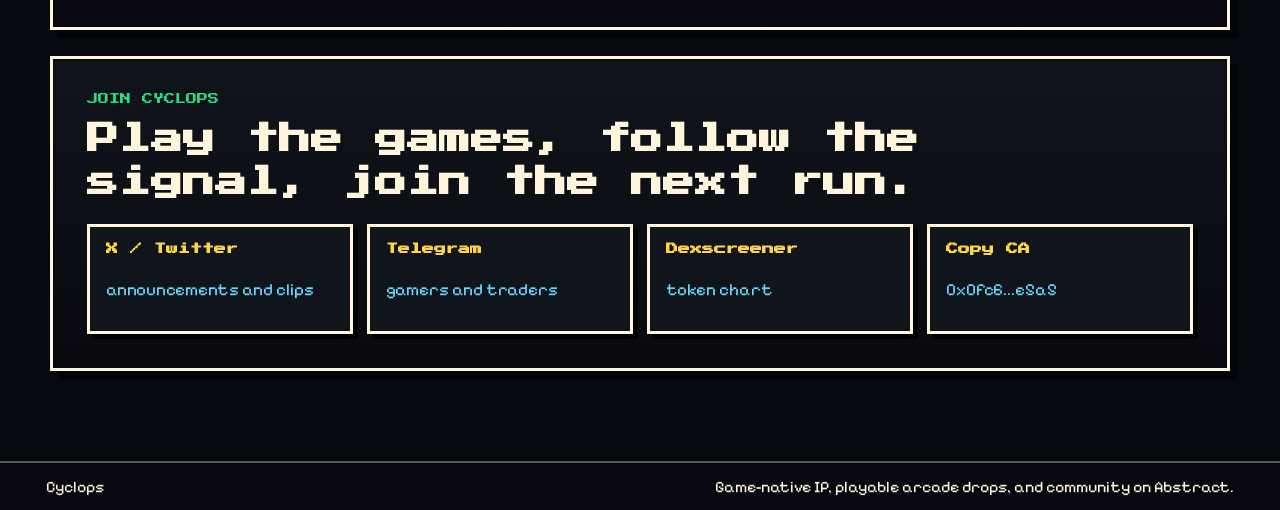
==== commit 2b46bb0f: "Add Race Against Cyclops event" ====
--- a/index.html
+++ b/index.html
@@ -9,7 +9,7 @@
     <link rel="preconnect" href="https://fonts.googleapis.com" />
     <link rel="preconnect" href="https://fonts.gstatic.com" crossorigin />
     <link href="https://fonts.googleapis.com/css2?family=Pixelify+Sans:wght@400;500;600;700&family=Press+Start+2P&display=swap" rel="stylesheet" />
-    <link rel="stylesheet" href="styles.css?v=site-assets-0526" />
+    <link rel="stylesheet" href="styles.css?v=race-event-0624" />
   </head>
   <body>
     <div class="site-bg" aria-hidden="true"></div>
@@ -70,24 +70,21 @@
 
         <aside class="featured-cartridge" aria-label="Featured game">
           <div class="cartridge-header">
-            <span>Main game</span>
-            <strong>Live now</strong>
-          </div>
-          <div class="title-art highway-title" role="img" aria-label="Cyclops: Highway Havoc!">
-            <span>CYCLOPS:</span>
-            <strong>Highway Havoc!</strong>
-          </div>
+            <span>Live event</span>
+            <strong>Raffle race</strong>
+          </div>
+          <div class="title-art racing-title" role="img" aria-label="Race Against Cyclops event preview"></div>
           <div class="cartridge-body highway-body">
             <div>
-              <h2>Highway Havoc!</h2>
-              <p>The flagship arcade drop for Cyclops: fast, loud, playable in-browser, and built to turn the character into something people can compete with, clip, and share.</p>
+              <h2>Race Against Cyclops</h2>
+              <p>Enter Gigaverse races, then watch Cyclops line up against your Giglings. Any Gigling faster than Cyclops earns raffle tickets for that wallet, with prizes awarded at the end of the event.</p>
               <div class="mini-actions">
-                <button class="button small primary" type="button" data-open-player="games/highway-havoc.html" data-title="Cyclops: Highway Havoc!">Play Now</button>
+                <button class="button small primary" type="button" data-open-player="https://cyclopsracing.vercel.app/" data-title="Race Against Cyclops">Open Event</button>
               </div>
-              <ul class="feature-list" aria-label="Highway Havoc! features">
-                <li>Main live arcade game</li>
-                <li>Built for score chasing and clips</li>
-                <li>Playable proof of Cyclops IP</li>
+              <ul class="feature-list" aria-label="Race Against Cyclops features">
+                <li>Race through Gigaverse</li>
+                <li>Live race data and spectator replay</li>
+                <li>Beat Cyclops to earn raffle tickets</li>
               </ul>
             </div>
           </div>
@@ -102,19 +99,16 @@
         </div>
 
         <div class="game-grid">
-          <article class="game-card ready featured-game game-highway">
-            <div class="game-card-media" aria-hidden="true">
-              <span class="media-kicker">main game</span>
-              <strong>Highway Havoc!</strong>
-            </div>
+          <article class="game-card ready featured-game game-racing">
+            <div class="game-card-media" aria-hidden="true"></div>
             <div class="cart-label">
               <span>01</span>
-              <strong>Live</strong>
-            </div>
-            <h3>Highway Havoc!</h3>
-            <p>The main Cyclops arcade game: a high-energy browser run made for quick sessions.</p>
-            <div class="card-actions">
-              <button class="button small primary" type="button" data-open-player="games/highway-havoc.html" data-title="Cyclops: Highway Havoc!">Play Now</button>
+              <strong>Live event</strong>
+            </div>
+            <h3>Race Against Cyclops</h3>
+            <p>Sign up for Gigaverse races, watch Cyclops race your Giglings, and earn raffle tickets when your wallet beats him.</p>
+            <div class="card-actions">
+              <button class="button small primary" type="button" data-open-player="https://cyclopsracing.vercel.app/" data-title="Race Against Cyclops">Open Event</button>
             </div>
           </article>
 
@@ -296,6 +290,6 @@
 
     <div class="toast" id="toast" role="status" aria-live="polite"></div>
 
-    <script src="script.js?v=site-assets-0526"></script>
+    <script src="script.js?v=race-event-0624"></script>
   </body>
 </html>
--- a/styles.css
+++ b/styles.css
@@ -464,7 +464,17 @@
   text-shadow: 3px 3px 0 var(--red-dark), 6px 6px 0 #000;
 }
 
-.featured-cartridge .highway-title {
+.racing-title {
+  background:
+    linear-gradient(180deg, rgba(8, 14, 12, 0.02), rgba(8, 14, 12, 0.16)),
+    url("assets/RaceAgainstCyclops.png") center top / cover no-repeat;
+  border: 3px solid var(--line);
+  box-shadow: 7px 7px 0 rgba(0, 0, 0, 0.34);
+  min-height: 230px;
+}
+
+.featured-cartridge .highway-title,
+.featured-cartridge .racing-title {
   margin-bottom: 18px;
 }
 
@@ -668,6 +678,13 @@
   background:
     linear-gradient(180deg, rgba(9, 10, 18, .06), rgba(9, 10, 18, .68)),
     url("assets/HighwayHavocBackdrop2.jfif") center / cover no-repeat;
+}
+
+.game-racing .game-card-media {
+  align-items: stretch;
+  background:
+    linear-gradient(180deg, rgba(8, 14, 12, .01), rgba(8, 14, 12, .10)),
+    url("assets/RaceAgainstCyclops.png") center top / cover no-repeat;
 }
 
 .game-solitaire .game-card-media {
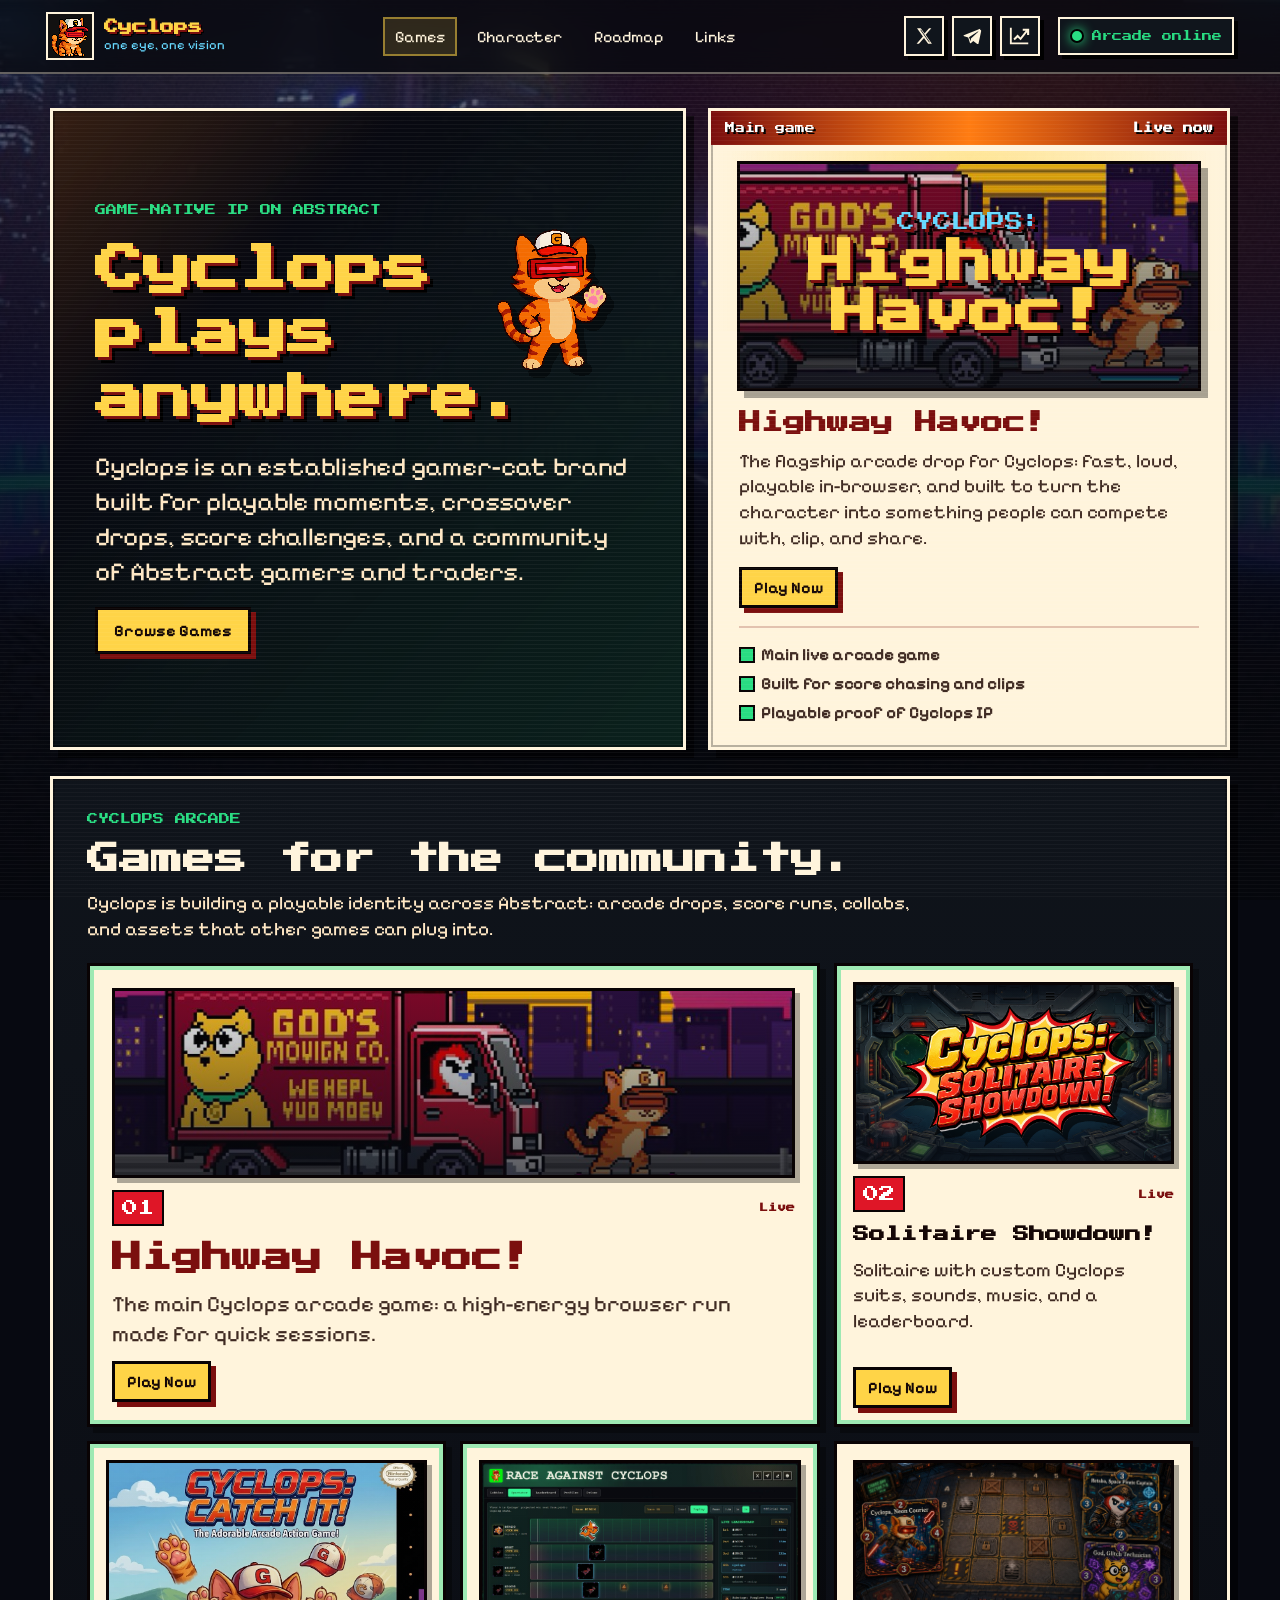
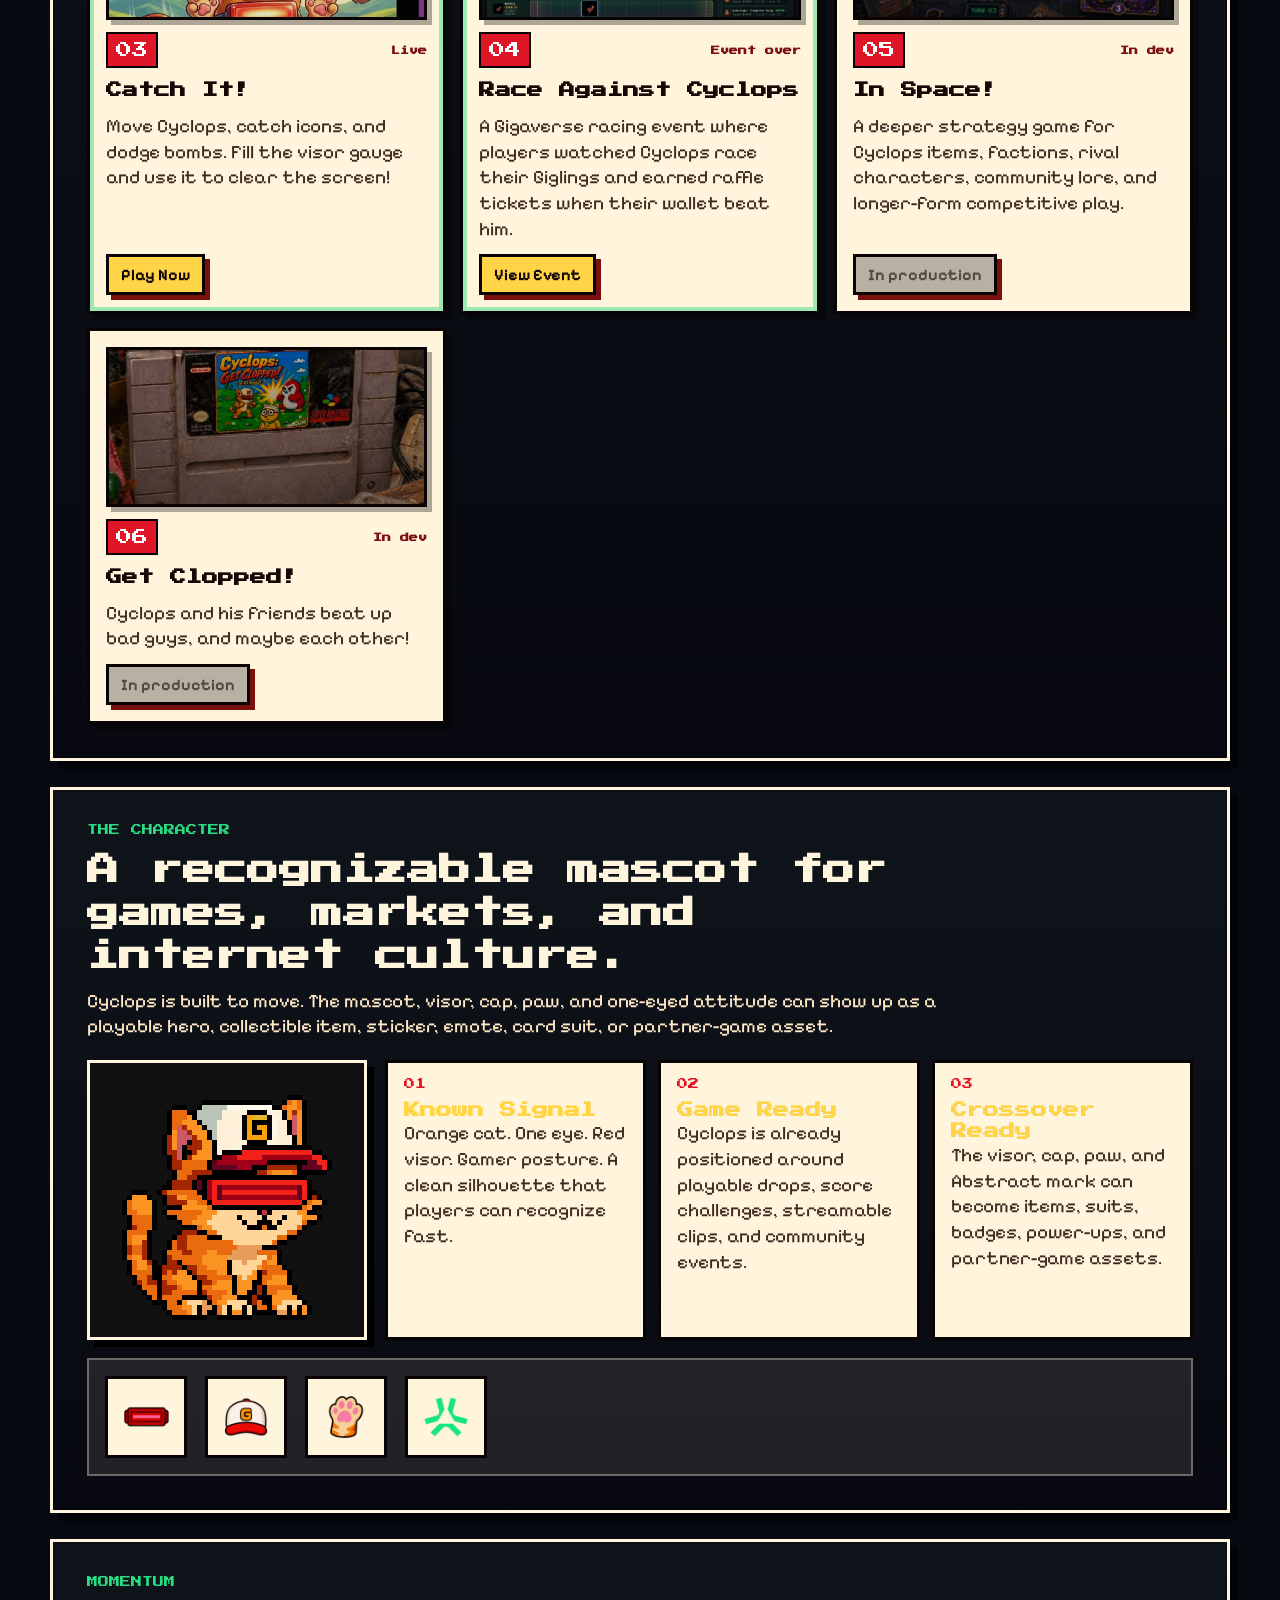
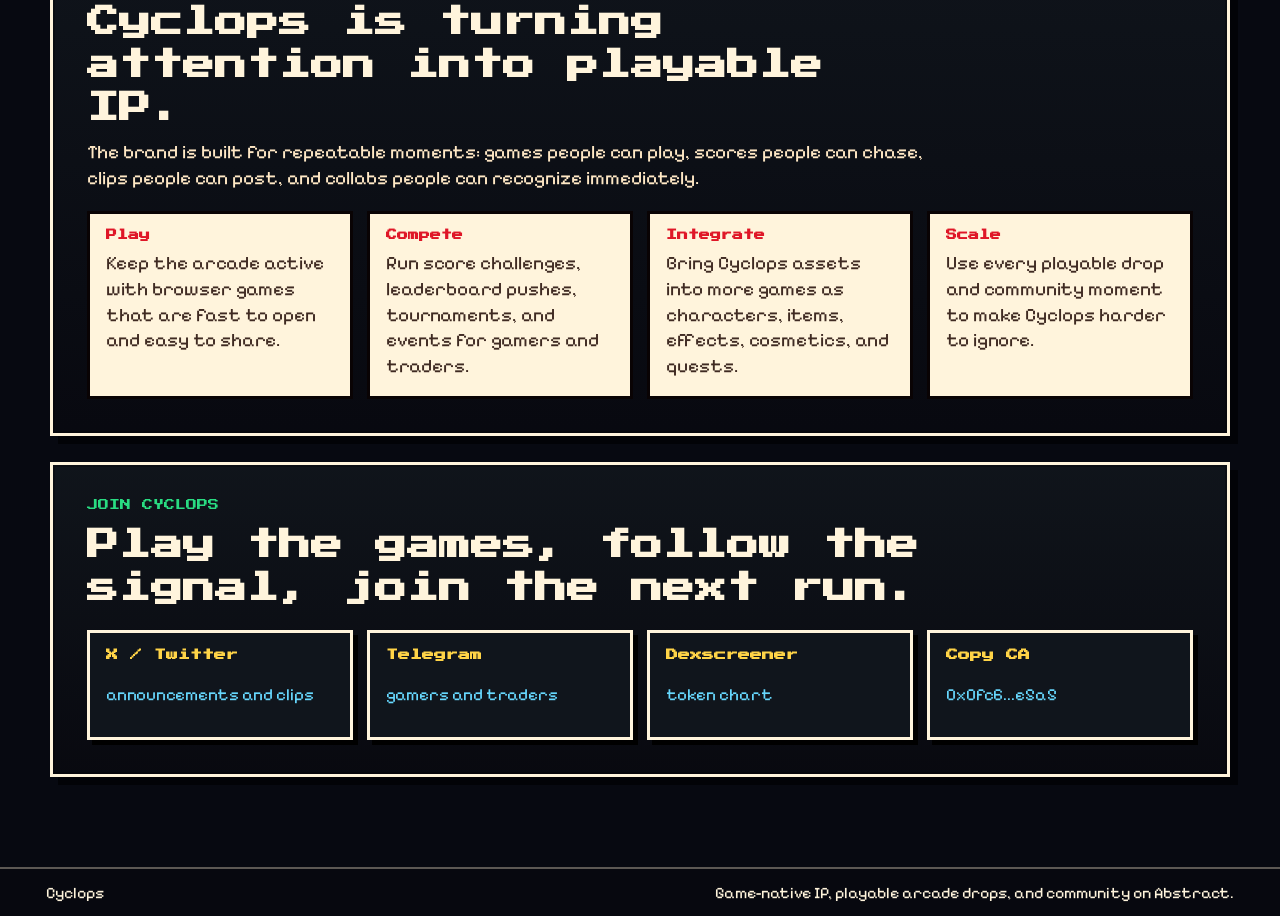
==== commit 6df6bd9d: "sad" ====
--- a/index.html
+++ b/index.html
@@ -9,7 +9,7 @@
     <link rel="preconnect" href="https://fonts.googleapis.com" />
     <link rel="preconnect" href="https://fonts.gstatic.com" crossorigin />
     <link href="https://fonts.googleapis.com/css2?family=Pixelify+Sans:wght@400;500;600;700&family=Press+Start+2P&display=swap" rel="stylesheet" />
-    <link rel="stylesheet" href="styles.css?v=race-event-0624" />
+    <link rel="stylesheet" href="styles.css?v=highway-main-0626" />
   </head>
   <body>
     <div class="site-bg" aria-hidden="true"></div>
@@ -70,21 +70,24 @@
 
         <aside class="featured-cartridge" aria-label="Featured game">
           <div class="cartridge-header">
-            <span>Live event</span>
-            <strong>Raffle race</strong>
-          </div>
-          <div class="title-art racing-title" role="img" aria-label="Race Against Cyclops event preview"></div>
+            <span>Main game</span>
+            <strong>Live now</strong>
+          </div>
+          <div class="title-art highway-title" role="img" aria-label="Cyclops: Highway Havoc!">
+            <span>CYCLOPS:</span>
+            <strong>Highway Havoc!</strong>
+          </div>
           <div class="cartridge-body highway-body">
             <div>
-              <h2>Race Against Cyclops</h2>
-              <p>Enter Gigaverse races, then watch Cyclops line up against your Giglings. Any Gigling faster than Cyclops earns raffle tickets for that wallet, with prizes awarded at the end of the event.</p>
+              <h2>Highway Havoc!</h2>
+              <p>The flagship arcade drop for Cyclops: fast, loud, playable in-browser, and built to turn the character into something people can compete with, clip, and share.</p>
               <div class="mini-actions">
-                <button class="button small primary" type="button" data-open-player="https://cyclopsracing.vercel.app/" data-title="Race Against Cyclops">Open Event</button>
+                <button class="button small primary" type="button" data-open-player="games/highway-havoc.html" data-title="Cyclops: Highway Havoc!">Play Now</button>
               </div>
-              <ul class="feature-list" aria-label="Race Against Cyclops features">
-                <li>Race through Gigaverse</li>
-                <li>Live race data and spectator replay</li>
-                <li>Beat Cyclops to earn raffle tickets</li>
+              <ul class="feature-list" aria-label="Highway Havoc! features">
+                <li>Main live arcade game</li>
+                <li>Built for score chasing and clips</li>
+                <li>Playable proof of Cyclops IP</li>
               </ul>
             </div>
           </div>
@@ -99,16 +102,19 @@
         </div>
 
         <div class="game-grid">
-          <article class="game-card ready featured-game game-racing">
-            <div class="game-card-media" aria-hidden="true"></div>
+          <article class="game-card ready featured-game game-highway">
+            <div class="game-card-media" aria-hidden="true">
+              <span class="media-kicker">main game</span>
+              <strong>Highway Havoc!</strong>
+            </div>
             <div class="cart-label">
               <span>01</span>
-              <strong>Live event</strong>
-            </div>
-            <h3>Race Against Cyclops</h3>
-            <p>Sign up for Gigaverse races, watch Cyclops race your Giglings, and earn raffle tickets when your wallet beats him.</p>
-            <div class="card-actions">
-              <button class="button small primary" type="button" data-open-player="https://cyclopsracing.vercel.app/" data-title="Race Against Cyclops">Open Event</button>
+              <strong>Live</strong>
+            </div>
+            <h3>Highway Havoc!</h3>
+            <p>The main Cyclops arcade game: a high-energy browser run made for quick sessions.</p>
+            <div class="card-actions">
+              <button class="button small primary" type="button" data-open-player="games/highway-havoc.html" data-title="Cyclops: Highway Havoc!">Play Now</button>
             </div>
           </article>
 
@@ -136,7 +142,20 @@
             <h3>Catch It!</h3>
             <p>Move Cyclops, catch icons, and dodge bombs. Fill the visor gauge and use it to clear the screen!</p>
             <div class="card-actions">
-                <button class="button small primary" type="button" data-open-player="games/cyclops-catch.html?v=catch-hud-card-0526" data-title="Cyclops: Catch It!">Play Now</button>
+              <button class="button small primary" type="button" data-open-player="games/cyclops-catch.html?v=catch-hud-card-0526" data-title="Cyclops: Catch It!">Play Now</button>
+            </div>
+          </article>
+
+          <article class="game-card ready game-racing">
+            <div class="game-card-media" aria-hidden="true"></div>
+            <div class="cart-label">
+              <span>04</span>
+              <strong>Event over</strong>
+            </div>
+            <h3>Race Against Cyclops</h3>
+            <p>A Gigaverse racing event where players watched Cyclops race their Giglings and earned raffle tickets when their wallet beat him.</p>
+            <div class="card-actions">
+              <button class="button small primary" type="button" data-open-player="https://cyclopsracing.vercel.app/" data-title="Race Against Cyclops">View Event</button>
             </div>
           </article>
 
@@ -146,7 +165,7 @@
               <span>Abstract mission</span>
             </div>
             <div class="cart-label">
-              <span>04</span>
+              <span>05</span>
               <strong>In dev</strong>
             </div>
             <h3>In Space!</h3>
@@ -162,7 +181,7 @@
               <span>side-scroller</span>
             </div>
             <div class="cart-label">
-              <span>05</span>
+              <span>06</span>
               <strong>In dev</strong>
             </div>
             <h3>Get Clopped!</h3>
@@ -290,6 +309,6 @@
 
     <div class="toast" id="toast" role="status" aria-live="polite"></div>
 
-    <script src="script.js?v=race-event-0624"></script>
+    <script src="script.js?v=highway-main-0626"></script>
   </body>
 </html>
